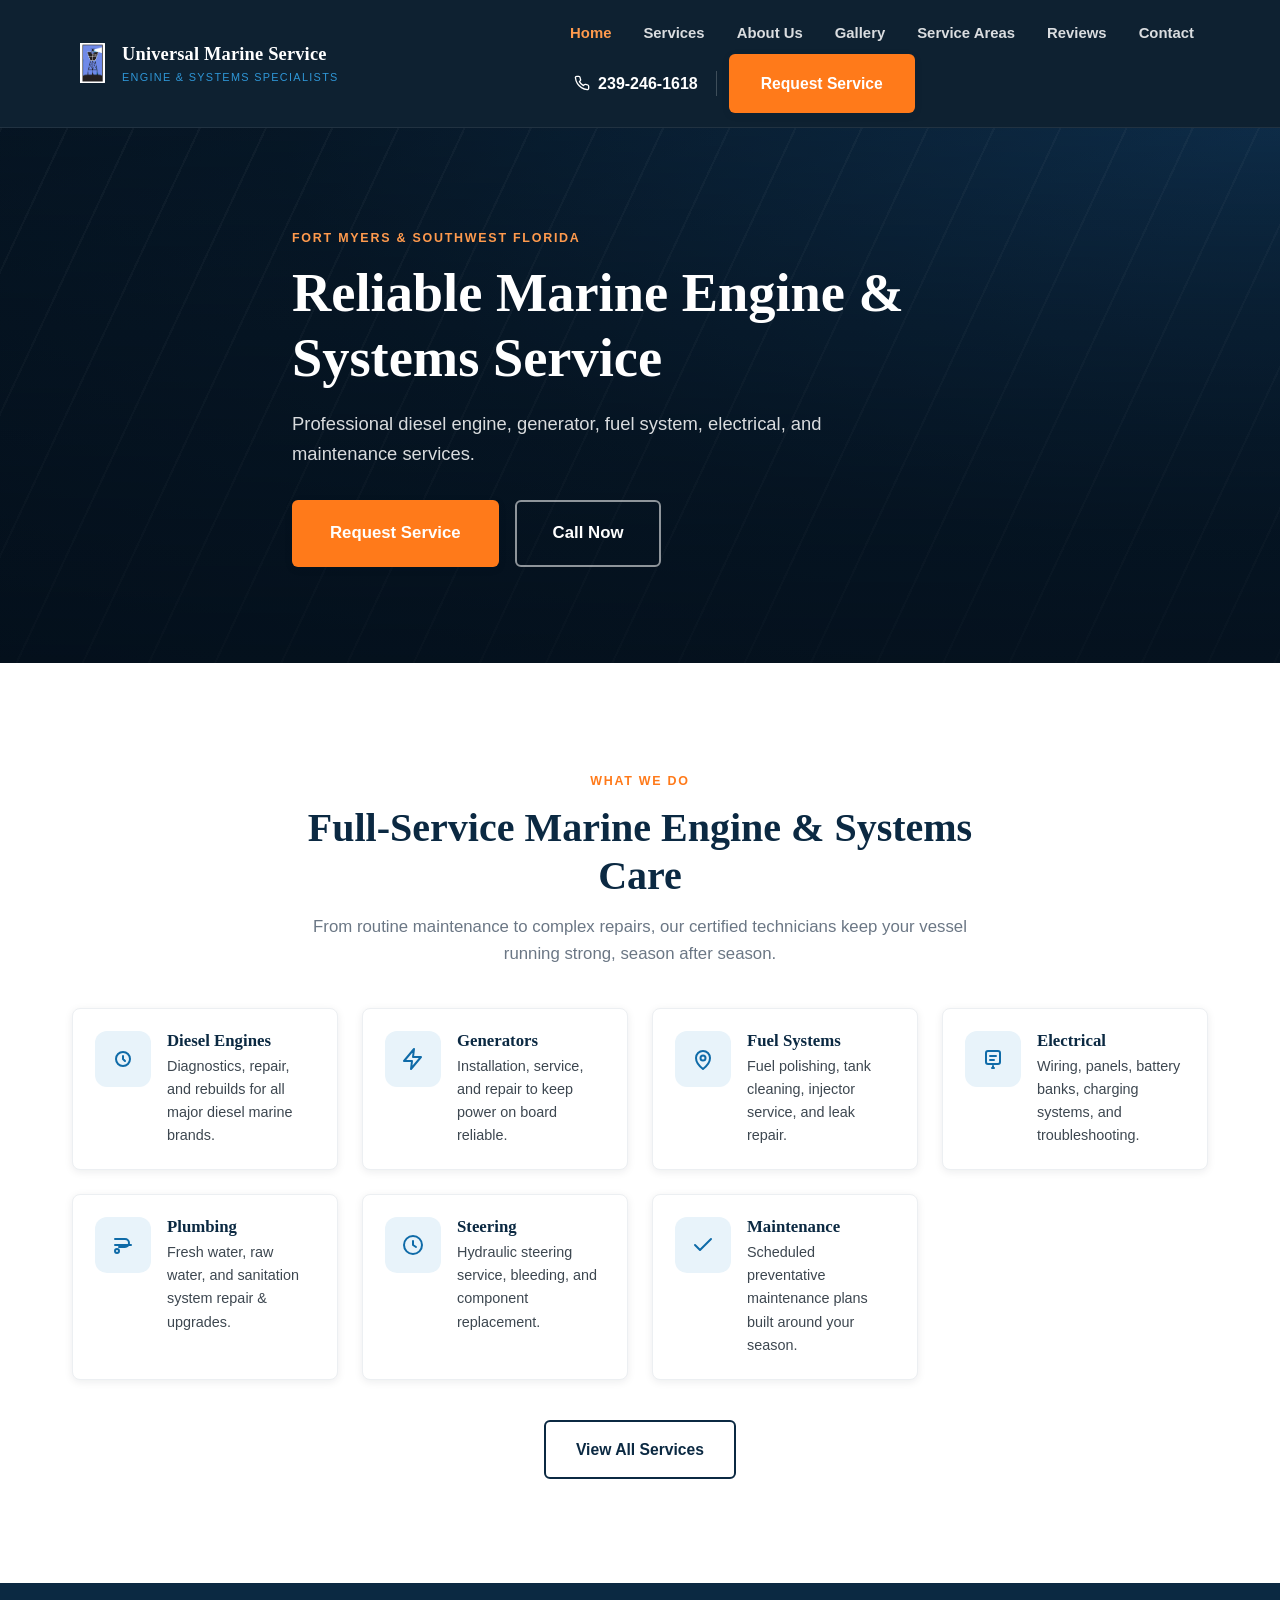
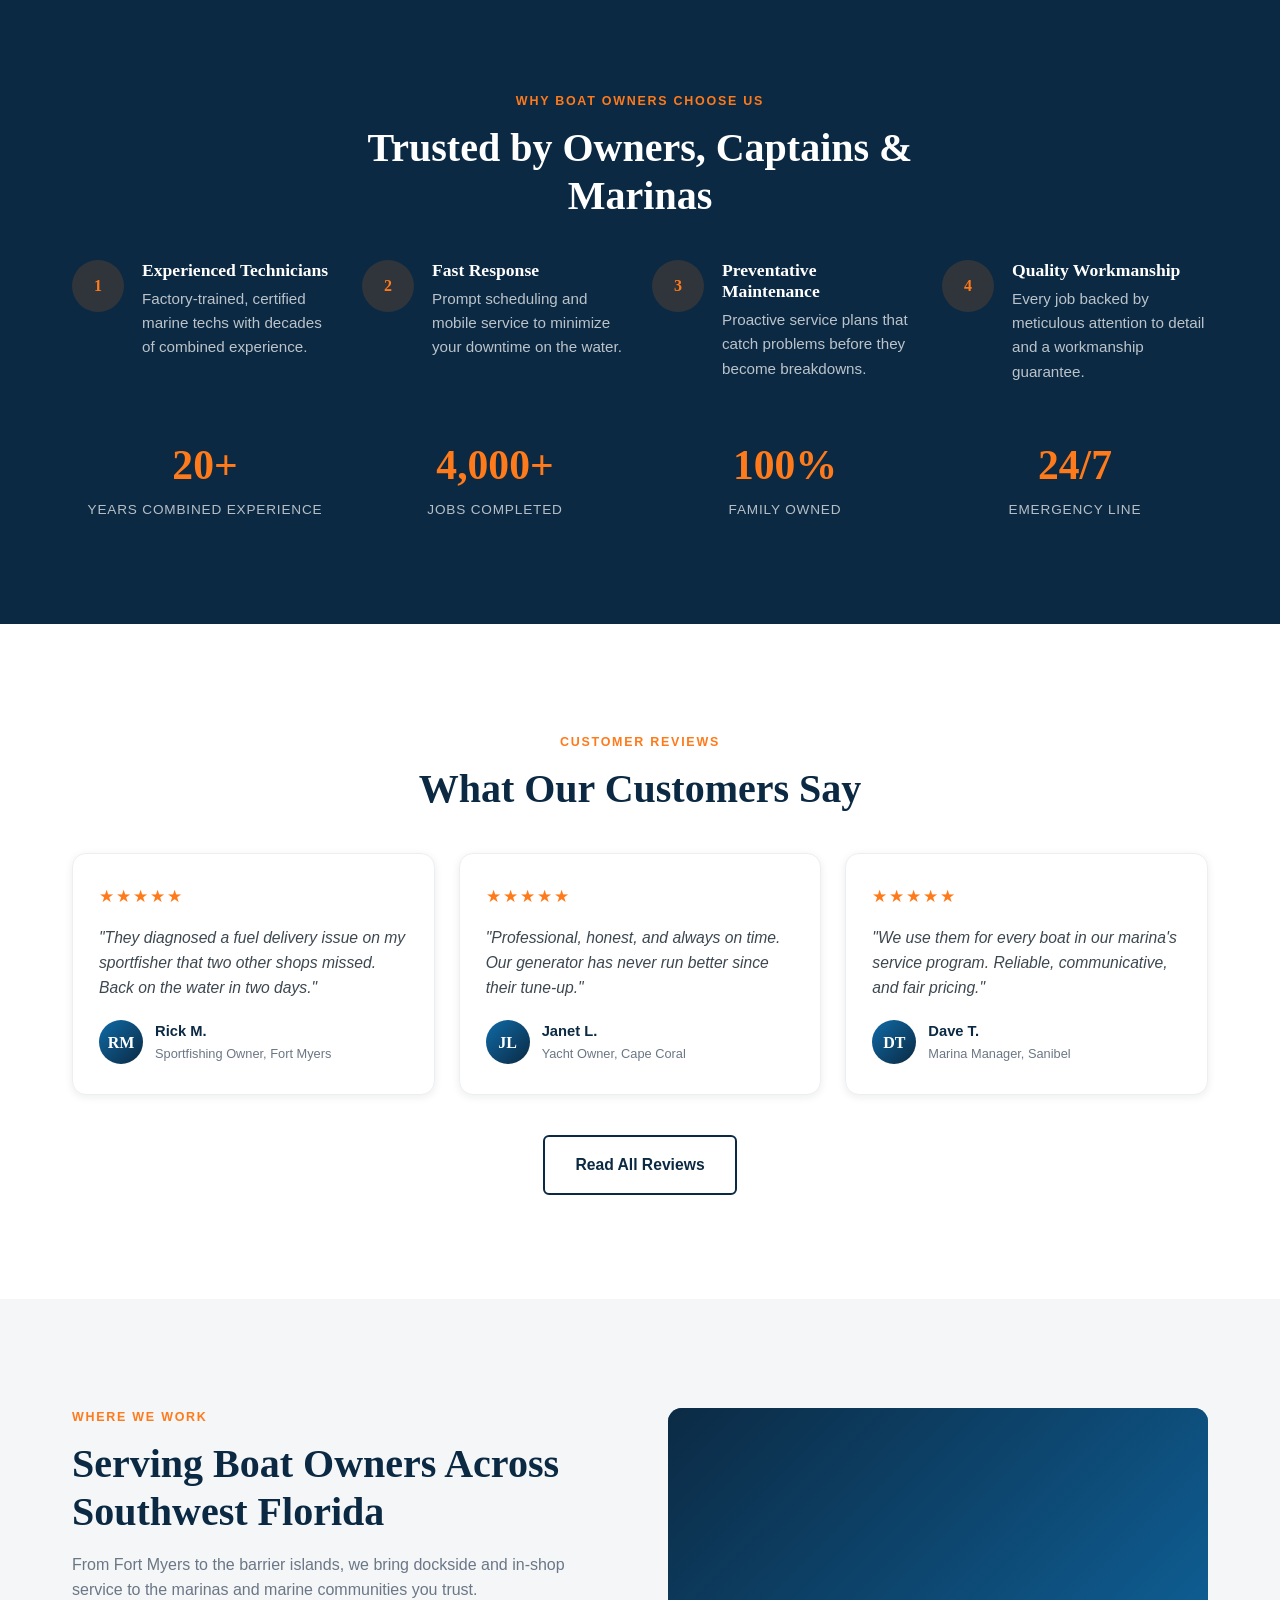
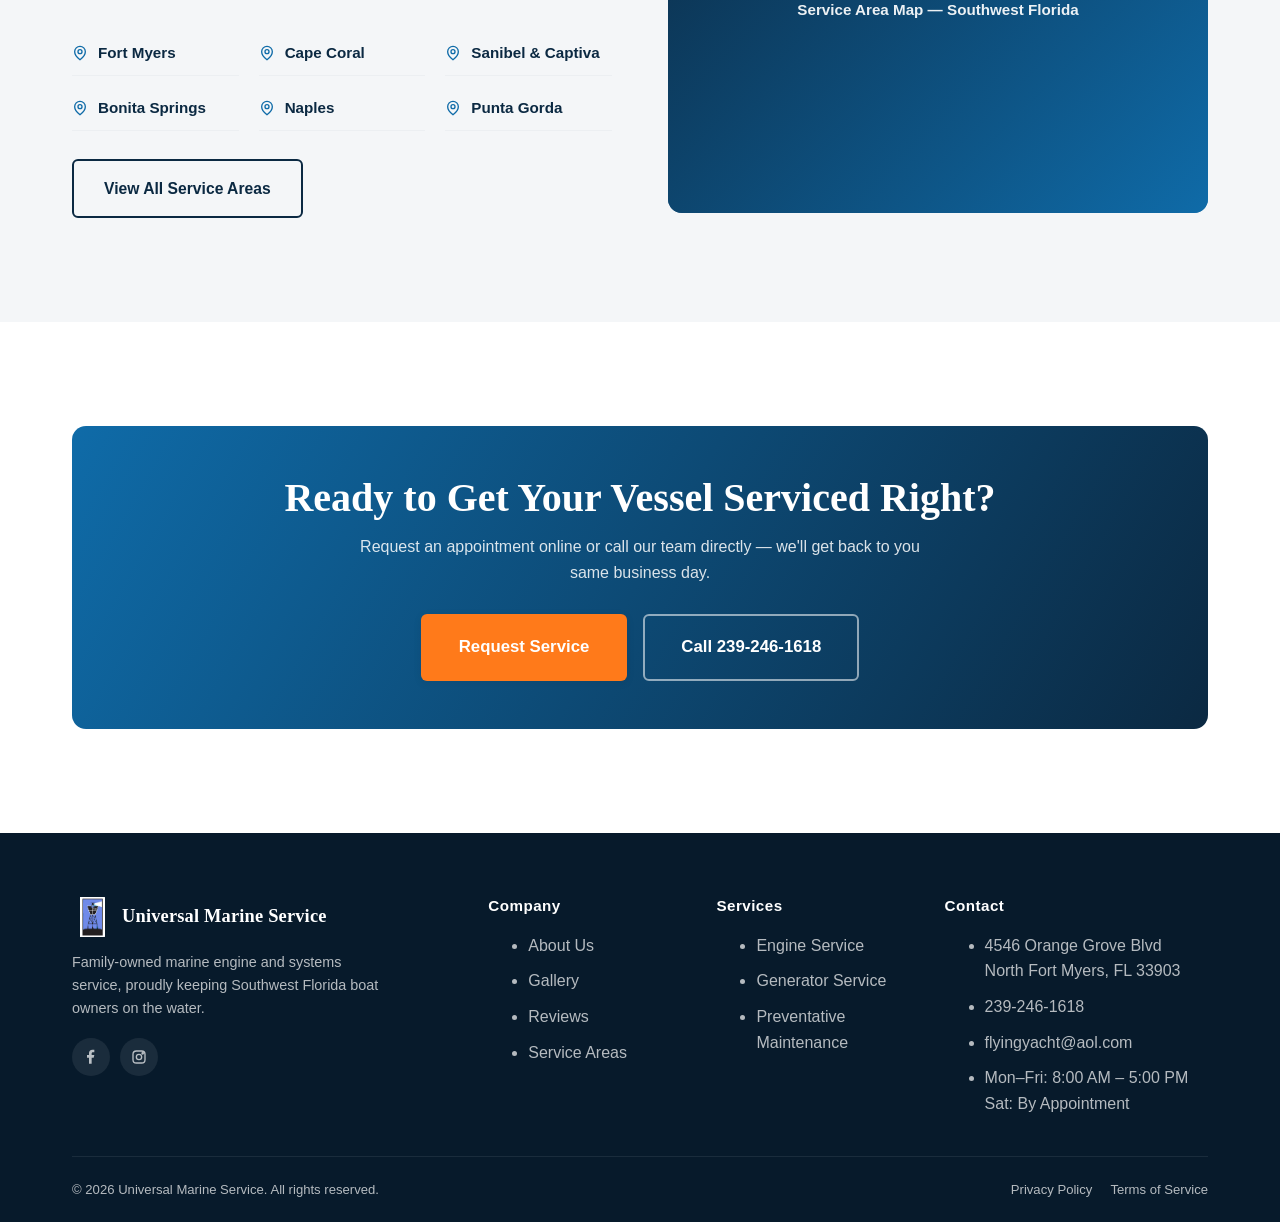
==== index.html @ eeaa9503 "Initial commit: Universal Marine Service website Full 7-page marine engine and systems service websi" ====
<!doctype html>
<html lang="en">
<head>
<meta charset="UTF-8">
<meta name="viewport" content="width=device-width, initial-scale=1.0">
<title>Marine Engine & Systems Service in Fort Myers, FL | Universal Marine Service</title>
<meta name="description" content="Universal Marine Service provides expert diesel engine repair, generator service, electrical, fuel systems, and preventative maintenance for boats and yachts in Fort Myers, FL and Southwest Florida.">
<meta name="keywords" content="Marine Service Fort Myers, Marine Engine Repair, Diesel Engine Service, Boat Repair, Generator Repair, Marine Maintenance">
<link rel="canonical" href="https://www.universalmarineservice.com/index.html">

<meta property="og:type" content="business.business">
<meta property="og:title" content="Universal Marine Service | Marine Engine & Systems Specialists">
<meta property="og:description" content="Professional diesel engine, generator, fuel system, electrical, and maintenance services for boat owners, sportfishers, yachts, and marinas in Fort Myers, FL.">
<meta property="og:url" content="https://www.universalmarineservice.com/index.html">
<meta property="og:image" content="https://www.universalmarineservice.com/images/hero/hero-home.jpg">
<meta name="twitter:card" content="summary_large_image">
<link rel="icon" href="data:image/svg+xml,%3Csvg xmlns='http://www.w3.org/2000/svg' viewBox='0 0 24 24'%3E%3Crect width='24' height='24' rx='5' fill='%230b2942'/%3E%3Cpath d='M12 4l2 6h5l-4 4 1.5 6L12 17l-4.5 3L9 14 5 10h5z' fill='%23ff7a1a'/%3E%3C/svg%3E">
<link rel="stylesheet" href="css/style.css">

<script type="application/ld+json">
{
  "@context": "https://schema.org",
  "@type": "AutomotiveBusiness",
  "name": "Universal Marine Service",
  "image": "https://www.universalmarineservice.com/images/hero/hero-home.jpg",
  "url": "https://www.universalmarineservice.com/",
  "telephone": "+1-239-246-1618",
  "email": "flyingyacht@aol.com",
  "priceRange": "$$",
  "address": {
    "@type": "PostalAddress",
    "streetAddress": "4546 Orange Grove Blvd",
    "addressLocality": "North Fort Myers",
    "addressRegion": "FL",
    "postalCode": "33903",
    "addressCountry": "US"
  },
  "geo": { "@type": "GeoCoordinates", "latitude": 26.7159, "longitude": -81.8623 },
  "areaServed": ["Fort Myers", "Cape Coral", "Sanibel", "Captiva", "Bonita Springs", "Naples", "Punta Gorda", "Pine Island"],
  "openingHoursSpecification": [
    { "@type": "OpeningHoursSpecification", "dayOfWeek": ["Monday","Tuesday","Wednesday","Thursday","Friday"], "opens": "08:00", "closes": "17:00" },
    { "@type": "OpeningHoursSpecification", "dayOfWeek": ["Saturday"], "opens": "09:00", "closes": "13:00" }
  ],
  "sameAs": []
}
</script>
</head>
<body>
<a class="skip-link" href="#main">Skip to content</a>

<header class="site-header">
  <div class="container nav-wrap">
    <a href="index.html" class="brand">
      <span class="brand-mark" aria-hidden="true">
        <img src="images/logo/logo.jpg" alt="">
      </span>
      <span class="brand-text">Universal Marine Service<small>Engine &amp; Systems Specialists</small></span>
    </a>
    <button class="nav-toggle" aria-label="Toggle menu" aria-expanded="false" aria-controls="main-nav">
      <span></span><span></span><span></span>
    </button>
    <nav class="main-nav" id="main-nav" aria-label="Primary">
      <ul class="nav-list">
        <li><a href="index.html">Home</a></li>
        <li><a href="services.html">Services</a></li>
        <li><a href="about.html">About Us</a></li>
        <li><a href="gallery.html">Gallery</a></li>
        <li><a href="service-areas.html">Service Areas</a></li>
        <li><a href="reviews.html">Reviews</a></li>
        <li><a href="contact.html">Contact</a></li>
      </ul>
      <div class="nav-actions">
        <a href="tel:+12392461618" class="nav-phone">
          <svg width="16" height="16" viewBox="0 0 24 24" fill="none" stroke="currentColor" stroke-width="2" stroke-linecap="round" stroke-linejoin="round"><path d="M22 16.92v3a2 2 0 0 1-2.18 2 19.79 19.79 0 0 1-8.63-3.07 19.5 19.5 0 0 1-6-6 19.79 19.79 0 0 1-3.07-8.67A2 2 0 0 1 4.11 2h3a2 2 0 0 1 2 1.72c.127.96.362 1.903.7 2.81a2 2 0 0 1-.45 2.11L8.09 9.91a16 16 0 0 0 6 6l1.27-1.27a2 2 0 0 1 2.11-.45c.907.338 1.85.573 2.81.7A2 2 0 0 1 22 16.92z"/></svg>
          239-246-1618
        </a>
        <a href="contact.html" class="btn btn-primary">Request Service</a>
      </div>
    </nav>
  </div>
</header>

<main id="main">

  <!-- HERO -->
  <section class="hero">
    <div class="container hero-inner">
      <span class="eyebrow">Fort Myers &amp; Southwest Florida</span>
      <h1>Reliable Marine Engine &amp; Systems Service</h1>
      <p class="lead">Professional diesel engine, generator, fuel system, electrical, and maintenance services.</p>
      <div class="cta-row">
        <a href="contact.html" class="btn btn-primary btn-lg">Request Service</a>
        <a href="tel:+12392461618" class="btn btn-secondary btn-lg">Call Now</a>
      </div>
    </div>
  </section>

  <!-- SERVICES PREVIEW -->
  <section id="services-preview">
    <div class="container">
      <div class="section-head center">
        <span class="eyebrow">What We Do</span>
        <h2>Full-Service Marine Engine &amp; Systems Care</h2>
        <p>From routine maintenance to complex repairs, our certified technicians keep your vessel running strong, season after season.</p>
      </div>
      <div class="grid grid-4">
        <div class="service-tile reveal">
          <span class="card-icon"><svg width="24" height="24" viewBox="0 0 24 24" fill="none" stroke="currentColor" stroke-width="2" stroke-linecap="round" stroke-linejoin="round"><circle cx="12" cy="12" r="7"/><path d="M12 9v3l2 2"/></svg></span>
          <div><h3>Diesel Engines</h3><p>Diagnostics, repair, and rebuilds for all major diesel marine brands.</p></div>
        </div>
        <div class="service-tile reveal">
          <span class="card-icon"><svg width="24" height="24" viewBox="0 0 24 24" fill="none" stroke="currentColor" stroke-width="2" stroke-linecap="round" stroke-linejoin="round"><path d="M13 2 3 14h8l-1 8 10-12h-8z"/></svg></span>
          <div><h3>Generators</h3><p>Installation, service, and repair to keep power on board reliable.</p></div>
        </div>
        <div class="service-tile reveal">
          <span class="card-icon"><svg width="24" height="24" viewBox="0 0 24 24" fill="none" stroke="currentColor" stroke-width="2" stroke-linecap="round" stroke-linejoin="round"><path d="M12 22s7-5.5 7-11a7 7 0 0 0-14 0c0 5.5 7 11 7 11z"/><circle cx="12" cy="11" r="2.5"/></svg></span>
          <div><h3>Fuel Systems</h3><p>Fuel polishing, tank cleaning, injector service, and leak repair.</p></div>
        </div>
        <div class="service-tile reveal">
          <span class="card-icon"><svg width="24" height="24" viewBox="0 0 24 24" fill="none" stroke="currentColor" stroke-width="2" stroke-linecap="round" stroke-linejoin="round"><path d="M11 21h2"/><path d="M12 19v2"/><path d="M17 4H7a2 2 0 0 0-2 2v9a2 2 0 0 0 2 2h10a2 2 0 0 0 2-2V6a2 2 0 0 0-2-2z"/><path d="M9 9h6M9 13h4"/></svg></span>
          <div><h3>Electrical</h3><p>Wiring, panels, battery banks, charging systems, and troubleshooting.</p></div>
        </div>
        <div class="service-tile reveal">
          <span class="card-icon"><svg width="24" height="24" viewBox="0 0 24 24" fill="none" stroke="currentColor" stroke-width="2" stroke-linecap="round" stroke-linejoin="round"><path d="M4 12h16"/><path d="M4 6h10a4 4 0 0 1 0 8H8"/><circle cx="6" cy="18" r="2"/></svg></span>
          <div><h3>Plumbing</h3><p>Fresh water, raw water, and sanitation system repair &amp; upgrades.</p></div>
        </div>
        <div class="service-tile reveal">
          <span class="card-icon"><svg width="24" height="24" viewBox="0 0 24 24" fill="none" stroke="currentColor" stroke-width="2" stroke-linecap="round" stroke-linejoin="round"><circle cx="12" cy="12" r="9"/><path d="M12 8v4l3 2"/></svg></span>
          <div><h3>Steering</h3><p>Hydraulic steering service, bleeding, and component replacement.</p></div>
        </div>
        <div class="service-tile reveal">
          <span class="card-icon"><svg width="24" height="24" viewBox="0 0 24 24" fill="none" stroke="currentColor" stroke-width="2" stroke-linecap="round" stroke-linejoin="round"><path d="M20 6 9 17l-5-5"/></svg></span>
          <div><h3>Maintenance</h3><p>Scheduled preventative maintenance plans built around your season.</p></div>
        </div>
      </div>
      <div class="text-center" style="margin-top:40px;">
        <a href="services.html" class="btn btn-outline-navy">View All Services</a>
      </div>
    </div>
  </section>

  <!-- WHY CHOOSE -->
  <section class="bg-navy">
    <div class="container">
      <div class="section-head center">
        <span class="eyebrow">Why Boat Owners Choose Us</span>
        <h2>Trusted by Owners, Captains &amp; Marinas</h2>
      </div>
      <div class="grid grid-4">
        <div class="feature reveal">
          <span class="num">1</span>
          <div><h3>Experienced Technicians</h3><p>Factory-trained, certified marine techs with decades of combined experience.</p></div>
        </div>
        <div class="feature reveal">
          <span class="num">2</span>
          <div><h3>Fast Response</h3><p>Prompt scheduling and mobile service to minimize your downtime on the water.</p></div>
        </div>
        <div class="feature reveal">
          <span class="num">3</span>
          <div><h3>Preventative Maintenance</h3><p>Proactive service plans that catch problems before they become breakdowns.</p></div>
        </div>
        <div class="feature reveal">
          <span class="num">4</span>
          <div><h3>Quality Workmanship</h3><p>Every job backed by meticulous attention to detail and a workmanship guarantee.</p></div>
        </div>
      </div>
      <div class="stats-row">
        <div class="stat"><div class="stat-num">20+</div><div class="stat-label">Years Combined Experience</div></div>
        <div class="stat"><div class="stat-num">4,000+</div><div class="stat-label">Jobs Completed</div></div>
        <div class="stat"><div class="stat-num">100%</div><div class="stat-label">Family Owned</div></div>
        <div class="stat"><div class="stat-num">24/7</div><div class="stat-label">Emergency Line</div></div>
      </div>
    </div>
  </section>

  <!-- TESTIMONIALS -->
  <section>
    <div class="container">
      <div class="section-head center">
        <span class="eyebrow">Customer Reviews</span>
        <h2>What Our Customers Say</h2>
      </div>
      <div class="grid grid-3">
        <div class="testimonial reveal">
          <div class="stars">★★★★★</div>
          <p class="quote">"They diagnosed a fuel delivery issue on my sportfisher that two other shops missed. Back on the water in two days."</p>
          <div class="who"><span class="avatar">RM</span><div><div class="name">Rick M.</div><div class="meta">Sportfishing Owner, Fort Myers</div></div></div>
        </div>
        <div class="testimonial reveal">
          <div class="stars">★★★★★</div>
          <p class="quote">"Professional, honest, and always on time. Our generator has never run better since their tune-up."</p>
          <div class="who"><span class="avatar">JL</span><div><div class="name">Janet L.</div><div class="meta">Yacht Owner, Cape Coral</div></div></div>
        </div>
        <div class="testimonial reveal">
          <div class="stars">★★★★★</div>
          <p class="quote">"We use them for every boat in our marina's service program. Reliable, communicative, and fair pricing."</p>
          <div class="who"><span class="avatar">DT</span><div><div class="name">Dave T.</div><div class="meta">Marina Manager, Sanibel</div></div></div>
        </div>
      </div>
      <div class="text-center" style="margin-top:40px;">
        <a href="reviews.html" class="btn btn-outline-navy">Read All Reviews</a>
      </div>
    </div>
  </section>

  <!-- SERVICE AREA -->
  <section class="bg-light">
    <div class="container grid grid-2" style="align-items:center; gap:56px;">
      <div class="reveal">
        <span class="eyebrow">Where We Work</span>
        <h2>Serving Boat Owners Across Southwest Florida</h2>
        <p style="color:var(--gray-500); margin-top:16px;">From Fort Myers to the barrier islands, we bring dockside and in-shop service to the marinas and marine communities you trust.</p>
        <ul class="area-list" style="margin-top:28px;">
          <li><svg width="16" height="16" viewBox="0 0 24 24" fill="none" stroke="currentColor" stroke-width="2"><path d="M20 10c0 6-8 12-8 12s-8-6-8-12a8 8 0 0 1 16 0z"/><circle cx="12" cy="10" r="3"/></svg>Fort Myers</li>
          <li><svg width="16" height="16" viewBox="0 0 24 24" fill="none" stroke="currentColor" stroke-width="2"><path d="M20 10c0 6-8 12-8 12s-8-6-8-12a8 8 0 0 1 16 0z"/><circle cx="12" cy="10" r="3"/></svg>Cape Coral</li>
          <li><svg width="16" height="16" viewBox="0 0 24 24" fill="none" stroke="currentColor" stroke-width="2"><path d="M20 10c0 6-8 12-8 12s-8-6-8-12a8 8 0 0 1 16 0z"/><circle cx="12" cy="10" r="3"/></svg>Sanibel &amp; Captiva</li>
          <li><svg width="16" height="16" viewBox="0 0 24 24" fill="none" stroke="currentColor" stroke-width="2"><path d="M20 10c0 6-8 12-8 12s-8-6-8-12a8 8 0 0 1 16 0z"/><circle cx="12" cy="10" r="3"/></svg>Bonita Springs</li>
          <li><svg width="16" height="16" viewBox="0 0 24 24" fill="none" stroke="currentColor" stroke-width="2"><path d="M20 10c0 6-8 12-8 12s-8-6-8-12a8 8 0 0 1 16 0z"/><circle cx="12" cy="10" r="3"/></svg>Naples</li>
          <li><svg width="16" height="16" viewBox="0 0 24 24" fill="none" stroke="currentColor" stroke-width="2"><path d="M20 10c0 6-8 12-8 12s-8-6-8-12a8 8 0 0 1 16 0z"/><circle cx="12" cy="10" r="3"/></svg>Punta Gorda</li>
        </ul>
        <a href="service-areas.html" class="btn btn-outline-navy" style="margin-top:28px;">View All Service Areas</a>
      </div>
      <div class="media reveal" data-label="Service Area Map — Southwest Florida">
        <img src="images/hero/service-area-map.jpg" alt="Map of Universal Marine Service coverage across Southwest Florida" loading="lazy">
      </div>
    </div>
  </section>

  <!-- CONTACT CTA -->
  <section>
    <div class="container">
      <div class="cta-banner reveal">
        <h2>Ready to Get Your Vessel Serviced Right?</h2>
        <p>Request an appointment online or call our team directly — we'll get back to you same business day.</p>
        <div class="cta-row">
          <a href="contact.html" class="btn btn-primary btn-lg">Request Service</a>
          <a href="tel:+12392461618" class="btn btn-secondary btn-lg">Call 239-246-1618</a>
        </div>
      </div>
    </div>
  </section>

</main>

<footer class="site-footer">
  <div class="container">
    <div class="footer-grid">
      <div class="footer-brand">
        <a href="index.html" class="brand">
          <span class="brand-mark" aria-hidden="true">
            <img src="images/logo/logo.jpg" alt="">
          </span>
          <span class="brand-text">Universal Marine Service</span>
        </a>
        <p>Family-owned marine engine and systems service, proudly keeping Southwest Florida boat owners on the water.</p>
        <div class="social-row">
          <a href="#" aria-label="Facebook"><svg width="16" height="16" viewBox="0 0 24 24" fill="currentColor"><path d="M13 22v-9h3l1-4h-4V7c0-1 .5-2 2-2h2V1h-3c-3 0-5 2-5 5v3H6v4h3v9z"/></svg></a>
          <a href="#" aria-label="Instagram"><svg width="16" height="16" viewBox="0 0 24 24" fill="none" stroke="currentColor" stroke-width="2"><rect x="3" y="3" width="18" height="18" rx="5"/><circle cx="12" cy="12" r="4"/><circle cx="17.5" cy="6.5" r="1"/></svg></a>
        </div>
      </div>
      <div>
        <h4>Company</h4>
        <ul>
          <li><a href="about.html">About Us</a></li>
          <li><a href="gallery.html">Gallery</a></li>
          <li><a href="reviews.html">Reviews</a></li>
          <li><a href="service-areas.html">Service Areas</a></li>
        </ul>
      </div>
      <div>
        <h4>Services</h4>
        <ul>
          <li><a href="services.html#engine">Engine Service</a></li>
          <li><a href="services.html#generator">Generator Service</a></li>
            <li><a href="services.html#maintenance">Preventative Maintenance</a></li>
        </ul>
      </div>
      <div>
        <h4>Contact</h4>
        <ul>
          <li>4546 Orange Grove Blvd<br>North Fort Myers, FL 33903</li>
          <li><a href="tel:+12392461618">239-246-1618</a></li>
          <li><a href="mailto:flyingyacht@aol.com">flyingyacht@aol.com</a></li>
          <li>Mon&ndash;Fri: 8:00 AM &ndash; 5:00 PM<br>Sat: By Appointment</li>
        </ul>
      </div>
    </div>
    <div class="footer-bottom">
      <p>&copy; <span id="year"></span> Universal Marine Service. All rights reserved.</p>
      <div class="legal-links">
        <a href="#">Privacy Policy</a>
        <a href="#">Terms of Service</a>
      </div>
    </div>
  </div>
</footer>

<div class="mobile-call-bar">
  <a href="tel:+12392461618" class="call">Call Now</a>
  <a href="contact.html" class="request">Request Service</a>
</div>

<script src="js/main.js"></script>
</body>
</html>
---- css/style.css ----
/* ==========================================================================
   Universal Marine Service — Global Stylesheet
   ========================================================================== */

:root {
  /* Color palette */
  --navy-deep: #071a2b;
  --navy: #0b2942;
  --navy-light: #123a5e;
  --ocean: #0f6ba8;
  --ocean-light: #2f96d6;
  --ocean-pale: #e8f3fa;
  --white: #ffffff;
  --gray-light: #f4f6f8;
  --gray-100: #eceff2;
  --gray-300: #cbd3da;
  --gray-500: #6b7785;
  --gray-700: #3d4750;
  --orange: #ff7a1a;
  --orange-dark: #dd6300;
  --orange-light: #ff9a4d;

  /* Typography */
  --font-body: -apple-system, BlinkMacSystemFont, "Segoe UI", Roboto, "Helvetica Neue", Arial, sans-serif;
  --font-head: Georgia, "Times New Roman", serif;

  /* Layout */
  --max-width: 1200px;
  --radius: 8px;
  --radius-lg: 14px;
  --shadow-sm: 0 2px 8px rgba(7, 26, 43, 0.08);
  --shadow-md: 0 8px 24px rgba(7, 26, 43, 0.12);
  --shadow-lg: 0 20px 50px rgba(7, 26, 43, 0.22);
  --transition: 0.25s ease;
}

/* ---------- Reset ---------- */
*, *::before, *::after { box-sizing: border-box; }
html { scroll-behavior: smooth; }
body, h1, h2, h3, h4, p, figure, blockquote, dl, dd, ul, ol { margin: 0; }
ul[class], ol[class] { padding: 0; list-style: none; }
img, picture { max-width: 100%; display: block; }
input, button, textarea, select { font: inherit; }
button { cursor: pointer; }
a { text-decoration: none; color: inherit; }

body {
  font-family: var(--font-body);
  color: var(--gray-700);
  background: var(--white);
  line-height: 1.6;
  -webkit-font-smoothing: antialiased;
  overflow-x: hidden;
}

.container {
  width: 100%;
  max-width: var(--max-width);
  margin-inline: auto;
  padding-inline: 20px;
}

@media (min-width: 768px) {
  .container { padding-inline: 32px; }
}

h1, h2, h3, h4 {
  font-family: var(--font-head);
  color: var(--navy);
  font-weight: 700;
  line-height: 1.2;
}

h1 { font-size: clamp(2rem, 5vw, 3.4rem); }
h2 { font-size: clamp(1.6rem, 3.5vw, 2.5rem); }
h3 { font-size: clamp(1.2rem, 2.5vw, 1.6rem); }

.eyebrow {
  display: inline-block;
  font-size: 0.78rem;
  font-weight: 700;
  letter-spacing: 0.14em;
  text-transform: uppercase;
  color: var(--orange);
  margin-bottom: 12px;
}

.section-head {
  max-width: 680px;
  margin-bottom: 40px;
}
.section-head.center { margin-inline: auto; text-align: center; }
.section-head p { color: var(--gray-500); font-size: 1.05rem; margin-top: 14px; }

section { padding: 72px 0; }
@media (min-width: 992px) { section { padding: 104px 0; } }

.bg-light { background: var(--gray-light); }
.bg-navy { background: var(--navy); color: rgba(255,255,255,0.88); }
.bg-navy h2, .bg-navy h3 { color: var(--white); }
.bg-ocean-pale { background: var(--ocean-pale); }

/* ---------- Buttons ---------- */
.btn {
  display: inline-flex;
  align-items: center;
  justify-content: center;
  gap: 8px;
  padding: 15px 30px;
  border-radius: 6px;
  font-weight: 700;
  font-size: 0.98rem;
  border: 2px solid transparent;
  transition: transform var(--transition), box-shadow var(--transition), background var(--transition), color var(--transition), border-color var(--transition);
  white-space: nowrap;
}
.btn:active { transform: translateY(1px); }

.btn-primary {
  background: var(--orange);
  color: var(--white);
  box-shadow: var(--shadow-sm);
}
.btn-primary:hover { background: var(--orange-dark); box-shadow: var(--shadow-md); transform: translateY(-2px); }

.btn-secondary {
  background: transparent;
  color: var(--white);
  border-color: rgba(255,255,255,0.55);
}
.btn-secondary:hover { background: rgba(255,255,255,0.12); border-color: var(--white); }

.btn-outline-navy {
  background: transparent;
  color: var(--navy);
  border-color: var(--navy);
}
.btn-outline-navy:hover { background: var(--navy); color: var(--white); }

.btn-block { width: 100%; }
.btn-lg { padding: 18px 36px; font-size: 1.05rem; }

.cta-row { display: flex; flex-wrap: wrap; gap: 16px; }

/* ---------- Header / Nav ---------- */
.site-header {
  position: sticky;
  top: 0;
  z-index: 500;
  background: rgba(7, 26, 43, 0.97);
  backdrop-filter: saturate(160%) blur(6px);
  border-bottom: 1px solid rgba(255,255,255,0.08);
}

.nav-wrap {
  display: flex;
  align-items: center;
  justify-content: space-between;
  padding-block: 14px;
}

.brand {
  display: flex;
  align-items: center;
  gap: 10px;
  color: var(--white);
  font-family: var(--font-head);
  font-weight: 700;
  font-size: 1.15rem;
  letter-spacing: 0.01em;
}
.brand-mark {
  display: inline-flex;
  align-items: center;
  justify-content: center;
  width: 40px;
  height: 40px;
  border-radius: 8px;
  overflow: hidden;
  flex-shrink: 0;
}
.brand-mark img {
  height: 100%;
  width: 100%;
  object-fit: contain;
}
.brand-text small {
  display: block;
  font-family: var(--font-body);
  font-weight: 400;
  font-size: 0.68rem;
  letter-spacing: 0.12em;
  text-transform: uppercase;
  color: var(--ocean-light);
}

.nav-toggle {
  display: inline-flex;
  flex-direction: column;
  justify-content: center;
  gap: 5px;
  width: 42px;
  height: 42px;
  background: transparent;
  border: 1px solid rgba(255,255,255,0.25);
  border-radius: 6px;
  padding: 0;
}
.nav-toggle span {
  display: block;
  height: 2px;
  width: 20px;
  margin-inline: auto;
  background: var(--white);
  transition: transform var(--transition), opacity var(--transition);
}
.nav-toggle[aria-expanded="true"] span:nth-child(1) { transform: translateY(7px) rotate(45deg); }
.nav-toggle[aria-expanded="true"] span:nth-child(2) { opacity: 0; }
.nav-toggle[aria-expanded="true"] span:nth-child(3) { transform: translateY(-7px) rotate(-45deg); }

.main-nav {
  position: fixed;
  inset: 0 0 0 30%;
  top: 71px;
  background: var(--navy-deep);
  padding: 20px 24px 40px;
  transform: translateX(100%);
  transition: transform 0.3s ease;
  overflow-y: auto;
  border-left: 1px solid rgba(255,255,255,0.08);
}
.main-nav.open { transform: translateX(0); }

.nav-list {
  display: flex;
  flex-direction: column;
  gap: 2px;
}
.nav-list a {
  display: block;
  padding: 14px 6px;
  color: rgba(255,255,255,0.85);
  font-weight: 600;
  border-bottom: 1px solid rgba(255,255,255,0.06);
  transition: color var(--transition), padding-left var(--transition);
}
.nav-list a:hover, .nav-list a:focus-visible, .nav-list a.active { color: var(--orange-light); padding-left: 12px; }

.nav-actions {
  display: flex;
  flex-direction: column;
  gap: 12px;
  margin-top: 22px;
}
.nav-phone {
  display: flex;
  align-items: center;
  gap: 8px;
  color: var(--white);
  font-weight: 700;
}

@media (min-width: 992px) {
  .nav-toggle { display: none; }
  .main-nav {
    position: static;
    inset: auto;
    transform: none;
    background: transparent;
    padding: 0;
    border-left: none;
    overflow: visible;
  }
  .nav-list { flex-direction: row; align-items: center; gap: 4px; }
  .nav-list a { border-bottom: none; padding: 8px 14px; font-size: 0.93rem; }
  .nav-list a:hover, .nav-list a.active { padding-left: 14px; }
  .nav-actions { flex-direction: row; margin-top: 0; margin-left: 18px; align-items: center; }
  .nav-phone { border-right: 1px solid rgba(255,255,255,0.2); padding-right: 18px; }
}

/* ---------- Hero ---------- */
.hero {
  position: relative;
  color: var(--white);
  background: radial-gradient(ellipse at top right, var(--navy-light) 0%, var(--navy-deep) 55%, #04101c 100%);
  overflow: hidden;
  padding-top: 96px;
  padding-bottom: 96px;
}
.hero::before {
  content: "";
  position: absolute;
  inset: 0;
  background-image:
    linear-gradient(180deg, rgba(4,16,28,0.35), rgba(4,16,28,0.75)),
    repeating-linear-gradient(115deg, rgba(255,255,255,0.05) 0 2px, transparent 2px 60px);
  pointer-events: none;
}
.hero-inner {
  position: relative;
  z-index: 2;
  max-width: 760px;
}
.hero.hero-page { padding-top: 64px; padding-bottom: 64px; }
.hero .eyebrow { color: var(--orange-light); }
.hero h1 { color: var(--white); }
.hero p.lead {
  font-size: 1.15rem;
  color: rgba(255,255,255,0.85);
  margin-top: 18px;
  max-width: 620px;
}
.hero .cta-row { margin-top: 32px; }

.breadcrumb {
  display: flex;
  gap: 8px;
  font-size: 0.85rem;
  color: rgba(255,255,255,0.6);
  margin-bottom: 18px;
}
.breadcrumb a { color: rgba(255,255,255,0.85); }
.breadcrumb a:hover { color: var(--orange-light); }

/* Wave divider */
.wave-divider { display: block; width: 100%; line-height: 0; }
.wave-divider svg { width: 100%; height: 60px; display: block; }

/* ---------- Cards ---------- */
.grid {
  display: grid;
  gap: 24px;
}
.grid-2 { grid-template-columns: 1fr; }
.grid-3 { grid-template-columns: 1fr; }
.grid-4 { grid-template-columns: 1fr; }
@media (min-width: 640px) {
  .grid-2 { grid-template-columns: repeat(2, 1fr); }
  .grid-4 { grid-template-columns: repeat(2, 1fr); }
}
@media (min-width: 900px) {
  .grid-3 { grid-template-columns: repeat(3, 1fr); }
  .grid-4 { grid-template-columns: repeat(4, 1fr); }
}

.card {
  background: var(--white);
  border-radius: var(--radius-lg);
  padding: 32px 26px;
  box-shadow: var(--shadow-sm);
  border: 1px solid var(--gray-100);
  transition: transform var(--transition), box-shadow var(--transition);
  height: 100%;
}
.card:hover { transform: translateY(-6px); box-shadow: var(--shadow-md); }

.card-icon {
  width: 56px;
  height: 56px;
  border-radius: 12px;
  display: inline-flex;
  align-items: center;
  justify-content: center;
  background: var(--ocean-pale);
  color: var(--ocean);
  margin-bottom: 18px;
}

.card h3 { margin-bottom: 10px; }
.card p { color: var(--gray-500); font-size: 0.97rem; }
.card a.card-link {
  display: inline-flex;
  align-items: center;
  gap: 6px;
  margin-top: 16px;
  font-weight: 700;
  color: var(--ocean);
  font-size: 0.9rem;
}
.card a.card-link:hover { color: var(--orange); }

/* Service preview icon-only tiles */
.service-tile {
  display: flex;
  align-items: flex-start;
  gap: 16px;
  background: var(--white);
  border: 1px solid var(--gray-100);
  border-radius: var(--radius);
  padding: 22px;
  box-shadow: var(--shadow-sm);
  transition: box-shadow var(--transition), transform var(--transition), border-color var(--transition);
}
.service-tile:hover { box-shadow: var(--shadow-md); transform: translateY(-4px); border-color: var(--ocean-light); }
.service-tile .card-icon { flex-shrink: 0; margin-bottom: 0; }
.service-tile h3 { font-size: 1.05rem; margin-bottom: 4px; }
.service-tile p { font-size: 0.9rem; margin: 0; }

/* ---------- Why choose / stats ---------- */
.feature {
  display: flex;
  gap: 18px;
}
.feature .num {
  flex-shrink: 0;
  width: 52px;
  height: 52px;
  border-radius: 50%;
  background: rgba(255,122,26,0.15);
  color: var(--orange);
  display: flex;
  align-items: center;
  justify-content: center;
  font-weight: 800;
  font-family: var(--font-head);
}
.feature h3 { color: var(--white); font-size: 1.1rem; margin-bottom: 6px; }
.feature p { color: rgba(255,255,255,0.72); font-size: 0.95rem; }

.stats-row {
  display: grid;
  grid-template-columns: repeat(2, 1fr);
  gap: 24px;
  margin-top: 48px;
}
@media (min-width: 768px) { .stats-row { grid-template-columns: repeat(4, 1fr); } }
.stat { text-align: center; }
.stat .stat-num {
  font-family: var(--font-head);
  font-size: clamp(1.8rem, 4vw, 2.6rem);
  color: var(--orange);
  font-weight: 800;
}
.stat .stat-label {
  font-size: 0.85rem;
  color: rgba(255,255,255,0.7);
  text-transform: uppercase;
  letter-spacing: 0.06em;
}

/* ---------- Testimonials ---------- */
.testimonial {
  background: var(--white);
  border-radius: var(--radius-lg);
  padding: 30px 26px;
  box-shadow: var(--shadow-sm);
  border: 1px solid var(--gray-100);
  height: 100%;
}
.stars { color: var(--orange); letter-spacing: 2px; margin-bottom: 14px; font-size: 1.05rem; }
.testimonial p.quote { color: var(--gray-700); font-size: 0.98rem; font-style: italic; }
.testimonial .who {
  display: flex;
  align-items: center;
  gap: 12px;
  margin-top: 20px;
}
.who .avatar {
  width: 44px;
  height: 44px;
  border-radius: 50%;
  background: linear-gradient(135deg, var(--ocean), var(--navy));
  color: var(--white);
  display: flex;
  align-items: center;
  justify-content: center;
  font-weight: 700;
  font-family: var(--font-head);
  flex-shrink: 0;
}
.who .name { font-weight: 700; color: var(--navy); font-size: 0.92rem; }
.who .meta { font-size: 0.8rem; color: var(--gray-500); }

/* ---------- Service area ---------- */
.area-list {
  display: grid;
  grid-template-columns: repeat(2, 1fr);
  gap: 10px 20px;
}
@media (min-width: 640px) { .area-list { grid-template-columns: repeat(3, 1fr); } }
.area-list li {
  display: flex;
  align-items: center;
  gap: 10px;
  padding: 10px 0;
  border-bottom: 1px solid var(--gray-100);
  font-weight: 600;
  color: var(--navy);
  font-size: 0.95rem;
}
.area-list li svg { flex-shrink: 0; color: var(--ocean); }

/* ---------- Contact CTA banner ---------- */
.cta-banner {
  background: linear-gradient(120deg, var(--ocean) 0%, var(--navy) 100%);
  color: var(--white);
  border-radius: var(--radius-lg);
  padding: 48px 32px;
  text-align: center;
}
.cta-banner h2 { color: var(--white); }
.cta-banner p { color: rgba(255,255,255,0.85); margin-top: 12px; max-width: 560px; margin-inline: auto; }
.cta-banner .cta-row { justify-content: center; margin-top: 28px; }

/* ---------- Forms ---------- */
.form-card {
  background: var(--white);
  border-radius: var(--radius-lg);
  box-shadow: var(--shadow-md);
  padding: 32px;
  border: 1px solid var(--gray-100);
}
.form-row { display: grid; gap: 20px; grid-template-columns: 1fr; margin-bottom: 20px; }
@media (min-width: 640px) { .form-row.two { grid-template-columns: 1fr 1fr; } }

.field label {
  display: block;
  font-weight: 700;
  font-size: 0.88rem;
  color: var(--navy);
  margin-bottom: 6px;
}
.field .req { color: var(--orange); }
.field input,
.field select,
.field textarea {
  width: 100%;
  padding: 13px 14px;
  border: 1.5px solid var(--gray-300);
  border-radius: 6px;
  font-size: 0.96rem;
  color: var(--gray-700);
  background: var(--white);
  transition: border-color var(--transition), box-shadow var(--transition);
}
.field input:focus,
.field select:focus,
.field textarea:focus {
  outline: none;
  border-color: var(--ocean);
  box-shadow: 0 0 0 3px rgba(15, 107, 168, 0.15);
}
.field input.invalid,
.field select.invalid,
.field textarea.invalid { border-color: #d64545; }
.field .error-msg {
  display: none;
  color: #d64545;
  font-size: 0.8rem;
  margin-top: 6px;
}
.field.has-error .error-msg { display: block; }
.field.has-error input,
.field.has-error select,
.field.has-error textarea { border-color: #d64545; }
.field textarea { resize: vertical; min-height: 130px; }

.form-note { font-size: 0.85rem; color: var(--gray-500); margin-top: 16px; }
.form-success {
  display: none;
  background: #e6f6ec;
  border: 1px solid #b7e4c7;
  color: #1e6b3c;
  padding: 16px 18px;
  border-radius: var(--radius);
  margin-bottom: 22px;
  font-weight: 600;
}
.form-success.show { display: block; }

/* ---------- Info cards on contact page ---------- */
.info-list { display: flex; flex-direction: column; gap: 20px; }
.info-item { display: flex; gap: 16px; align-items: flex-start; }
.info-item .card-icon { margin-bottom: 0; }
.info-item h4 { color: var(--navy); margin-bottom: 4px; font-family: var(--font-body); }
.info-item p, .info-item a { color: var(--gray-500); font-size: 0.95rem; }
.info-item a:hover { color: var(--ocean); }

.map-frame {
  border-radius: var(--radius-lg);
  overflow: hidden;
  border: 1px solid var(--gray-100);
  box-shadow: var(--shadow-sm);
  aspect-ratio: 16/9;
}
.map-frame iframe { width: 100%; height: 100%; border: 0; }

/* ---------- Image placeholder handling ---------- */
.media {
  position: relative;
  border-radius: var(--radius-lg);
  overflow: hidden;
  background: linear-gradient(135deg, var(--navy-light), var(--ocean));
  aspect-ratio: 4/3;
}
.media img { width: 100%; height: 100%; object-fit: cover; }
.media.img-fallback::after {
  content: attr(data-label);
  position: absolute;
  inset: 0;
  display: flex;
  align-items: center;
  justify-content: center;
  text-align: center;
  padding: 20px;
  color: rgba(255,255,255,0.92);
  font-weight: 700;
  font-size: 0.95rem;
  background:
    linear-gradient(135deg, rgba(11,41,66,0.9), rgba(15,107,168,0.85));
}
.media.img-fallback img { opacity: 0; }

/* ---------- Gallery ---------- */
.gallery-filters {
  display: flex;
  flex-wrap: wrap;
  gap: 10px;
  margin-bottom: 32px;
}
.filter-btn {
  padding: 10px 18px;
  border-radius: 999px;
  border: 1.5px solid var(--gray-300);
  background: var(--white);
  color: var(--gray-700);
  font-weight: 700;
  font-size: 0.85rem;
  transition: all var(--transition);
}
.filter-btn:hover { border-color: var(--ocean); color: var(--ocean); }
.filter-btn.active { background: var(--navy); border-color: var(--navy); color: var(--white); }

.gallery-grid {
  display: grid;
  grid-template-columns: repeat(2, 1fr);
  gap: 16px;
}
@media (min-width: 640px) { .gallery-grid { grid-template-columns: repeat(3, 1fr); } }
@media (min-width: 992px) { .gallery-grid { grid-template-columns: repeat(4, 1fr); } }
.gallery-item { border-radius: var(--radius); overflow: hidden; }
.gallery-item .media { aspect-ratio: 1/1; border-radius: var(--radius); cursor: pointer; }
.gallery-item .media::after { font-size: 0.8rem; }
.gallery-item.big { grid-column: span 2; grid-row: span 2; }
.gallery-item.big .media { aspect-ratio: 1/1; }

.lightbox {
  position: fixed;
  inset: 0;
  background: rgba(4,16,28,0.92);
  display: none;
  align-items: center;
  justify-content: center;
  z-index: 1000;
  padding: 24px;
}
.lightbox.open { display: flex; }
.lightbox figure { max-width: 900px; width: 100%; }
.lightbox .media { aspect-ratio: 16/10; border-radius: var(--radius-lg); }
.lightbox figcaption { color: var(--white); text-align: center; margin-top: 14px; font-size: 0.95rem; }
.lightbox-close {
  position: absolute;
  top: 24px;
  right: 24px;
  width: 44px;
  height: 44px;
  border-radius: 50%;
  background: rgba(255,255,255,0.1);
  color: var(--white);
  border: 1px solid rgba(255,255,255,0.3);
  font-size: 1.3rem;
}

/* ---------- Reviews page ---------- */
.review-summary {
  display: flex;
  flex-wrap: wrap;
  gap: 32px;
  align-items: center;
  justify-content: center;
  text-align: center;
}
.review-score { font-family: var(--font-head); font-size: 3.2rem; color: var(--orange); font-weight: 800; }

/* ---------- Timeline (About page) ---------- */
.founder-quote {
  border-left: 3px solid var(--orange);
  padding-left: 24px;
  margin-top: 20px;
  font-size: 1.08rem;
  color: var(--gray-700);
  line-height: 1.75;
}
.founder-quote p + p { margin-top: 16px; }
.founder-sig { margin-top: 24px; }

.timeline { border-left: 3px solid var(--ocean-pale); padding-left: 24px; display: flex; flex-direction: column; gap: 28px; }
.timeline-item { position: relative; }
.timeline-item::before {
  content: "";
  position: absolute;
  left: -31px;
  top: 4px;
  width: 14px;
  height: 14px;
  border-radius: 50%;
  background: var(--orange);
  border: 3px solid var(--white);
  box-shadow: 0 0 0 2px var(--ocean-pale);
}
.timeline-item h4 { color: var(--navy); margin-bottom: 4px; }
.timeline-item span.year { color: var(--ocean); font-weight: 800; font-size: 0.85rem; letter-spacing: 0.05em; }

/* ---------- Values grid ---------- */
.value-card { text-align: center; }
.value-card .card-icon { margin-inline: auto; }

/* ---------- Table (service areas) ---------- */
.badge {
  display: inline-block;
  background: var(--orange);
  color: var(--white);
  font-size: 0.7rem;
  font-weight: 800;
  padding: 3px 9px;
  border-radius: 999px;
  letter-spacing: 0.04em;
  margin-left: 8px;
  vertical-align: middle;
}

/* ---------- Accordion (services detail) ---------- */
.service-detail {
  display: grid;
  grid-template-columns: 1fr;
  gap: 32px;
  align-items: center;
  padding-block: 56px;
  border-bottom: 1px solid var(--gray-100);
}
.service-detail:last-child { border-bottom: none; }
@media (min-width: 900px) {
  .service-detail { grid-template-columns: 1fr 1fr; gap: 56px; }
  .service-detail.reverse .media { order: 2; }
}
.service-detail ul.check-list { margin-top: 18px; display: flex; flex-direction: column; gap: 10px; }
.check-list li { display: flex; gap: 10px; align-items: flex-start; font-size: 0.96rem; color: var(--gray-700); }
.check-list li svg { flex-shrink: 0; color: var(--ocean); margin-top: 3px; }

/* ---------- Footer ---------- */
.site-footer {
  background: var(--navy-deep);
  color: rgba(255,255,255,0.7);
  padding-top: 64px;
}
.footer-grid {
  display: grid;
  gap: 40px;
  grid-template-columns: 1fr;
  padding-bottom: 40px;
  border-bottom: 1px solid rgba(255,255,255,0.08);
}
@media (min-width: 768px) { .footer-grid { grid-template-columns: 2fr 1fr 1fr 1.4fr; } }
.footer-grid h4 { color: var(--white); font-family: var(--font-body); font-size: 0.95rem; margin-bottom: 18px; letter-spacing: 0.03em; }
.footer-grid ul { display: flex; flex-direction: column; gap: 10px; }
.footer-grid a:hover { color: var(--orange-light); }
.footer-brand p { margin-top: 14px; font-size: 0.9rem; max-width: 320px; }
.social-row { display: flex; gap: 10px; margin-top: 18px; }
.social-row a {
  width: 38px; height: 38px;
  display: flex; align-items: center; justify-content: center;
  border-radius: 50%;
  background: rgba(255,255,255,0.08);
  transition: background var(--transition);
}
.social-row a:hover { background: var(--orange); }
.footer-bottom {
  display: flex;
  flex-wrap: wrap;
  gap: 12px;
  justify-content: space-between;
  padding-block: 22px;
  font-size: 0.82rem;
}
.footer-bottom .legal-links { display: flex; gap: 18px; }

/* ---------- Sticky mobile call bar ---------- */
.mobile-call-bar {
  position: fixed;
  bottom: 0;
  left: 0;
  right: 0;
  z-index: 400;
  display: flex;
  background: var(--navy-deep);
  border-top: 1px solid rgba(255,255,255,0.1);
  box-shadow: 0 -6px 20px rgba(0,0,0,0.25);
}
.mobile-call-bar a {
  flex: 1;
  text-align: center;
  padding: 14px 8px;
  font-weight: 700;
  font-size: 0.9rem;
  color: var(--white);
}
.mobile-call-bar a.call { background: var(--orange); }
.mobile-call-bar a.request { background: var(--ocean); }
@media (min-width: 992px) { .mobile-call-bar { display: none; } }
body { padding-bottom: 62px; }
@media (min-width: 992px) { body { padding-bottom: 0; } }

/* ---------- Reveal-on-scroll ---------- */
.reveal { opacity: 0; transform: translateY(24px); transition: opacity 0.6s ease, transform 0.6s ease; }
.reveal.in-view { opacity: 1; transform: translateY(0); }

/* ---------- Misc utility ---------- */
.text-center { text-align: center; }
.mt-0 { margin-top: 0; }
.icon-inline { display: inline-flex; vertical-align: middle; }
.skip-link {
  position: absolute;
  left: -999px;
  top: 0;
  background: var(--orange);
  color: var(--white);
  padding: 12px 18px;
  z-index: 2000;
  border-radius: 0 0 6px 0;
}
.skip-link:focus { left: 0; }

@media (prefers-reduced-motion: reduce) {
  html { scroll-behavior: auto; }
  .reveal { transition: none; opacity: 1; transform: none; }
  * { animation: none !important; transition-duration: 0.01ms !important; }
}
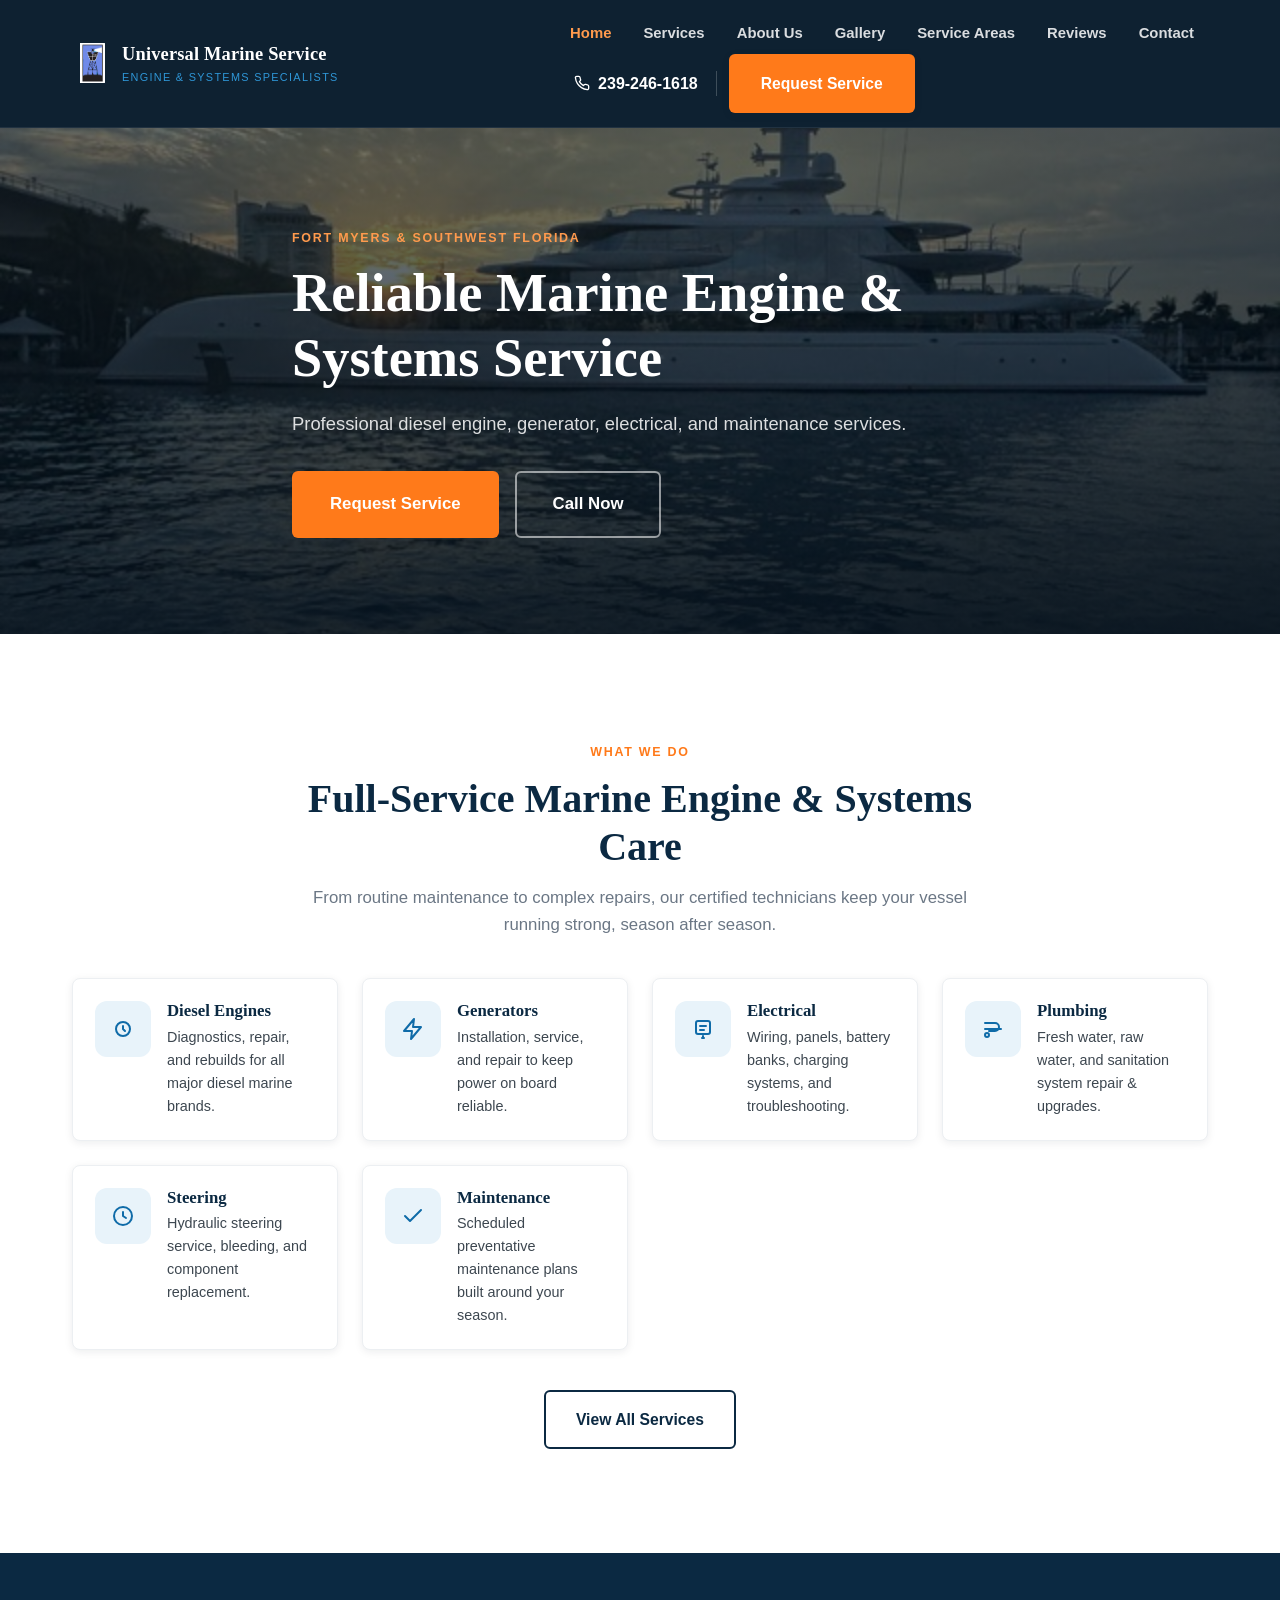
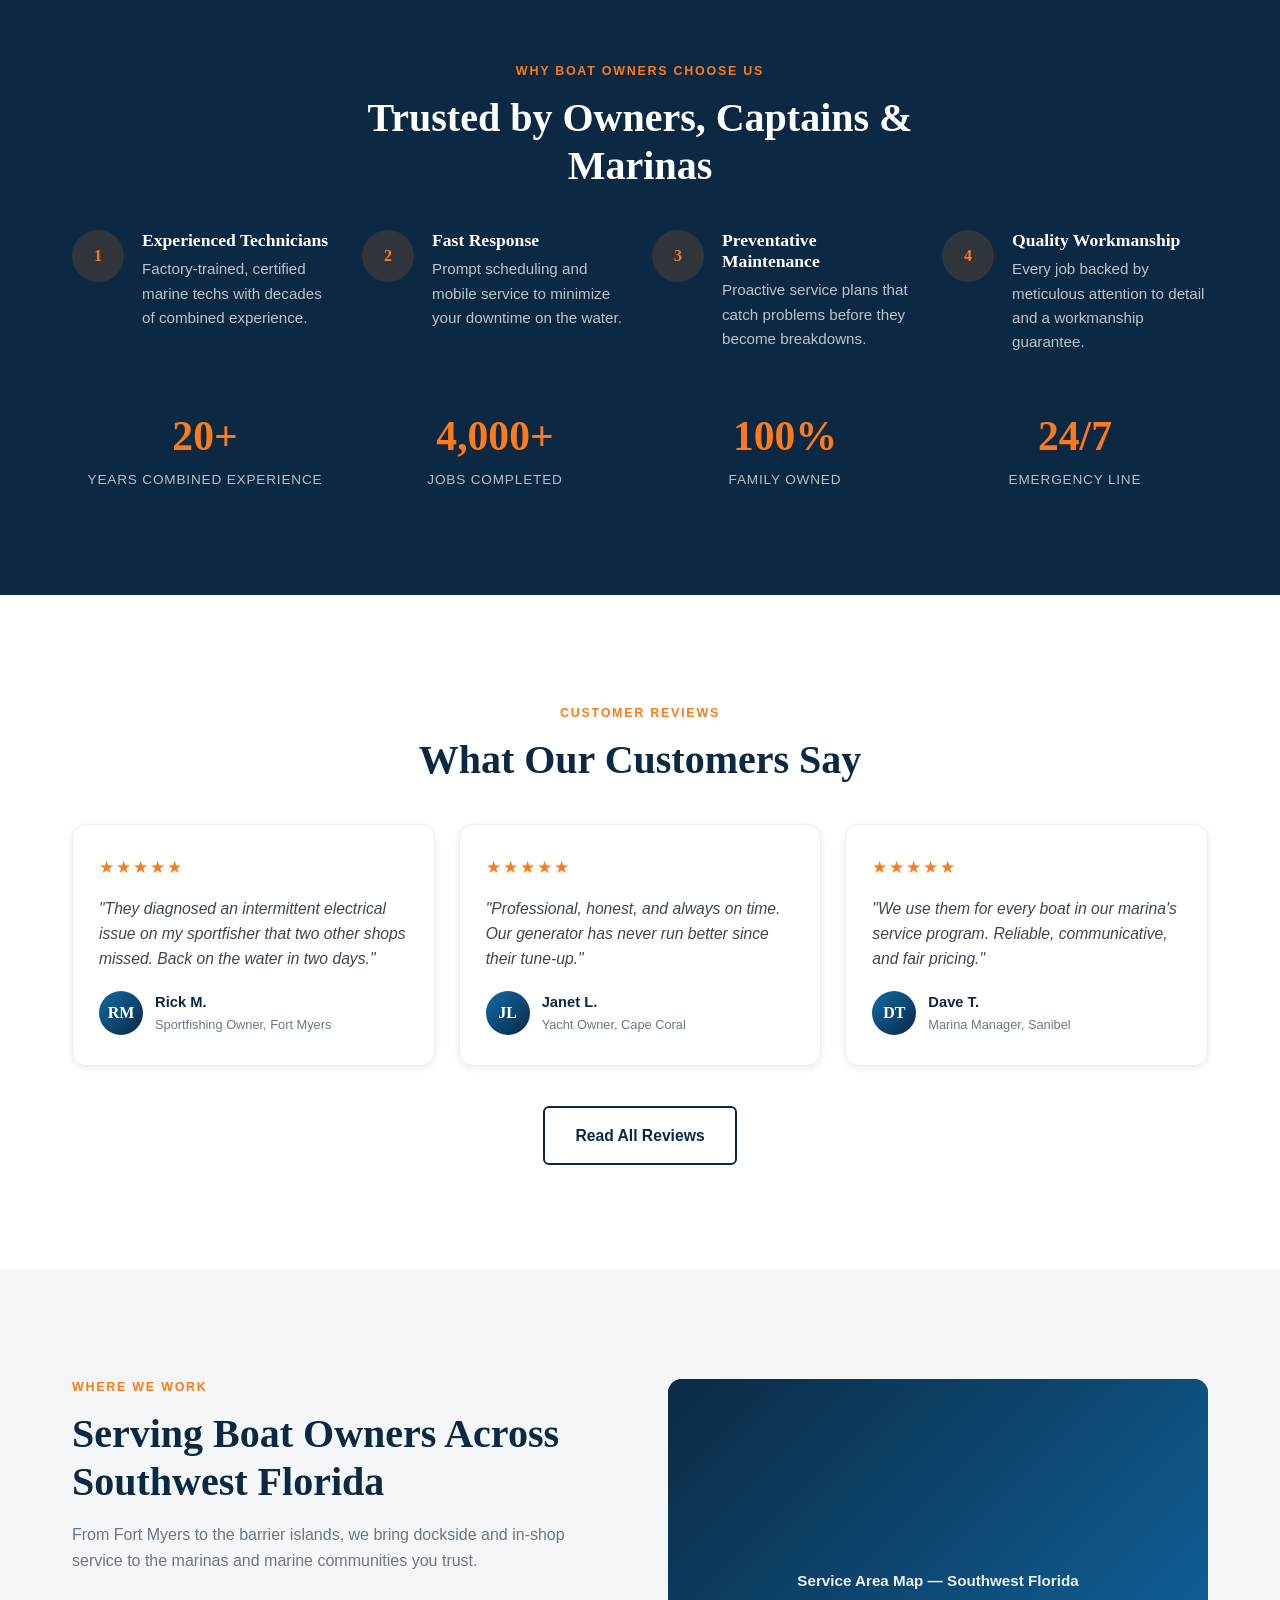
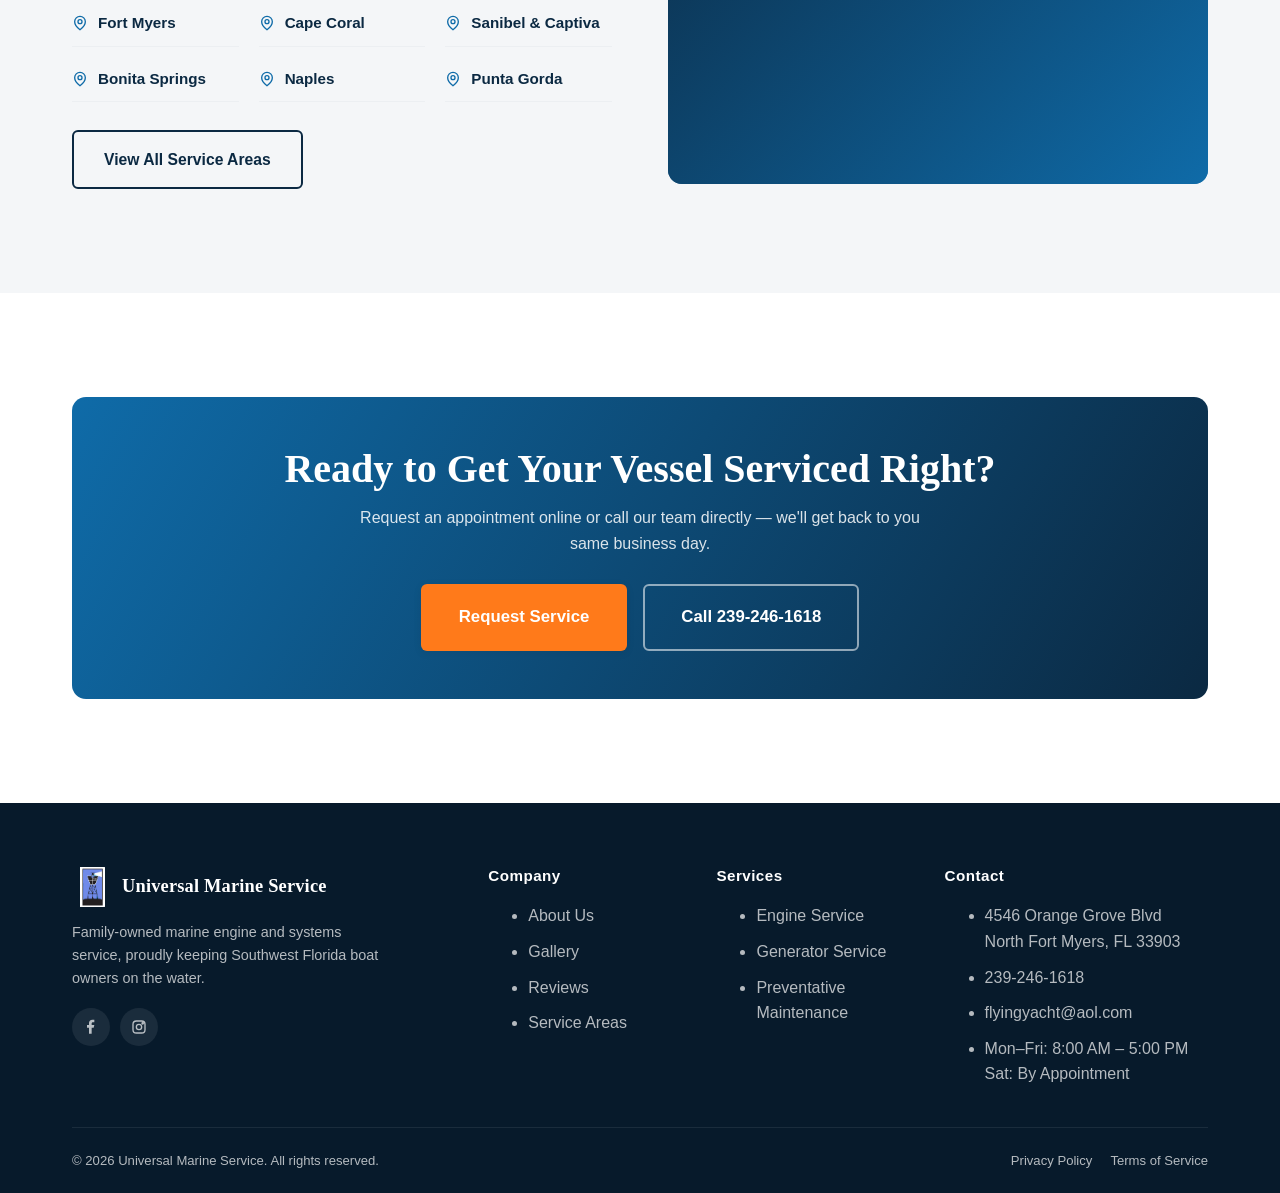
==== commit 5c653baf: "Add real photography, rebuild About page story, and switch Request Service to a PHP mail-handler for" ====
--- a/index.html
+++ b/index.html
@@ -4,13 +4,13 @@
 <meta charset="UTF-8">
 <meta name="viewport" content="width=device-width, initial-scale=1.0">
 <title>Marine Engine & Systems Service in Fort Myers, FL | Universal Marine Service</title>
-<meta name="description" content="Universal Marine Service provides expert diesel engine repair, generator service, electrical, fuel systems, and preventative maintenance for boats and yachts in Fort Myers, FL and Southwest Florida.">
+<meta name="description" content="Universal Marine Service provides expert diesel engine repair, generator service, electrical, and preventative maintenance for boats and yachts in Fort Myers, FL and Southwest Florida.">
 <meta name="keywords" content="Marine Service Fort Myers, Marine Engine Repair, Diesel Engine Service, Boat Repair, Generator Repair, Marine Maintenance">
 <link rel="canonical" href="https://www.universalmarineservice.com/index.html">
 
 <meta property="og:type" content="business.business">
 <meta property="og:title" content="Universal Marine Service | Marine Engine & Systems Specialists">
-<meta property="og:description" content="Professional diesel engine, generator, fuel system, electrical, and maintenance services for boat owners, sportfishers, yachts, and marinas in Fort Myers, FL.">
+<meta property="og:description" content="Professional diesel engine, generator, electrical, and maintenance services for boat owners, sportfishers, yachts, and marinas in Fort Myers, FL.">
 <meta property="og:url" content="https://www.universalmarineservice.com/index.html">
 <meta property="og:image" content="https://www.universalmarineservice.com/images/hero/hero-home.jpg">
 <meta name="twitter:card" content="summary_large_image">
@@ -87,7 +87,7 @@
     <div class="container hero-inner">
       <span class="eyebrow">Fort Myers &amp; Southwest Florida</span>
       <h1>Reliable Marine Engine &amp; Systems Service</h1>
-      <p class="lead">Professional diesel engine, generator, fuel system, electrical, and maintenance services.</p>
+      <p class="lead">Professional diesel engine, generator, electrical, and maintenance services.</p>
       <div class="cta-row">
         <a href="contact.html" class="btn btn-primary btn-lg">Request Service</a>
         <a href="tel:+12392461618" class="btn btn-secondary btn-lg">Call Now</a>
@@ -113,10 +113,6 @@
           <div><h3>Generators</h3><p>Installation, service, and repair to keep power on board reliable.</p></div>
         </div>
         <div class="service-tile reveal">
-          <span class="card-icon"><svg width="24" height="24" viewBox="0 0 24 24" fill="none" stroke="currentColor" stroke-width="2" stroke-linecap="round" stroke-linejoin="round"><path d="M12 22s7-5.5 7-11a7 7 0 0 0-14 0c0 5.5 7 11 7 11z"/><circle cx="12" cy="11" r="2.5"/></svg></span>
-          <div><h3>Fuel Systems</h3><p>Fuel polishing, tank cleaning, injector service, and leak repair.</p></div>
-        </div>
-        <div class="service-tile reveal">
           <span class="card-icon"><svg width="24" height="24" viewBox="0 0 24 24" fill="none" stroke="currentColor" stroke-width="2" stroke-linecap="round" stroke-linejoin="round"><path d="M11 21h2"/><path d="M12 19v2"/><path d="M17 4H7a2 2 0 0 0-2 2v9a2 2 0 0 0 2 2h10a2 2 0 0 0 2-2V6a2 2 0 0 0-2-2z"/><path d="M9 9h6M9 13h4"/></svg></span>
           <div><h3>Electrical</h3><p>Wiring, panels, battery banks, charging systems, and troubleshooting.</p></div>
         </div>
@@ -183,7 +179,7 @@
       <div class="grid grid-3">
         <div class="testimonial reveal">
           <div class="stars">★★★★★</div>
-          <p class="quote">"They diagnosed a fuel delivery issue on my sportfisher that two other shops missed. Back on the water in two days."</p>
+          <p class="quote">"They diagnosed an intermittent electrical issue on my sportfisher that two other shops missed. Back on the water in two days."</p>
           <div class="who"><span class="avatar">RM</span><div><div class="name">Rick M.</div><div class="meta">Sportfishing Owner, Fort Myers</div></div></div>
         </div>
         <div class="testimonial reveal">
--- a/css/style.css
+++ b/css/style.css
@@ -282,7 +282,7 @@
 .hero {
   position: relative;
   color: var(--white);
-  background: radial-gradient(ellipse at top right, var(--navy-light) 0%, var(--navy-deep) 55%, #04101c 100%);
+  background: var(--navy-deep) url("../images/hero/hero-home.jpg") center/cover no-repeat;
   overflow: hidden;
   padding-top: 96px;
   padding-bottom: 96px;
@@ -291,9 +291,7 @@
   content: "";
   position: absolute;
   inset: 0;
-  background-image:
-    linear-gradient(180deg, rgba(4,16,28,0.35), rgba(4,16,28,0.75)),
-    repeating-linear-gradient(115deg, rgba(255,255,255,0.05) 0 2px, transparent 2px 60px);
+  background: linear-gradient(180deg, rgba(4,16,28,0.55) 0%, rgba(4,16,28,0.72) 55%, rgba(4,16,28,0.9) 100%);
   pointer-events: none;
 }
 .hero-inner {
@@ -301,7 +299,11 @@
   z-index: 2;
   max-width: 760px;
 }
-.hero.hero-page { padding-top: 64px; padding-bottom: 64px; }
+.hero.hero-page {
+  background-image: url("../images/hero/hero-inner.jpg");
+  padding-top: 64px;
+  padding-bottom: 64px;
+}
 .hero .eyebrow { color: var(--orange-light); }
 .hero h1 { color: var(--white); }
 .hero p.lead {
@@ -593,6 +595,12 @@
   background: linear-gradient(135deg, var(--navy-light), var(--ocean));
   aspect-ratio: 4/3;
 }
+.media.diagram {
+  background: var(--white);
+  border: 1px solid var(--gray-100);
+  padding: 24px;
+}
+.media.diagram img { object-fit: contain; }
 .media img { width: 100%; height: 100%; object-fit: cover; }
 .media.img-fallback::after {
   content: attr(data-label);
@@ -633,6 +641,7 @@
 
 .gallery-grid {
   display: grid;
+  grid-auto-flow: dense;
   grid-template-columns: repeat(2, 1fr);
   gap: 16px;
 }
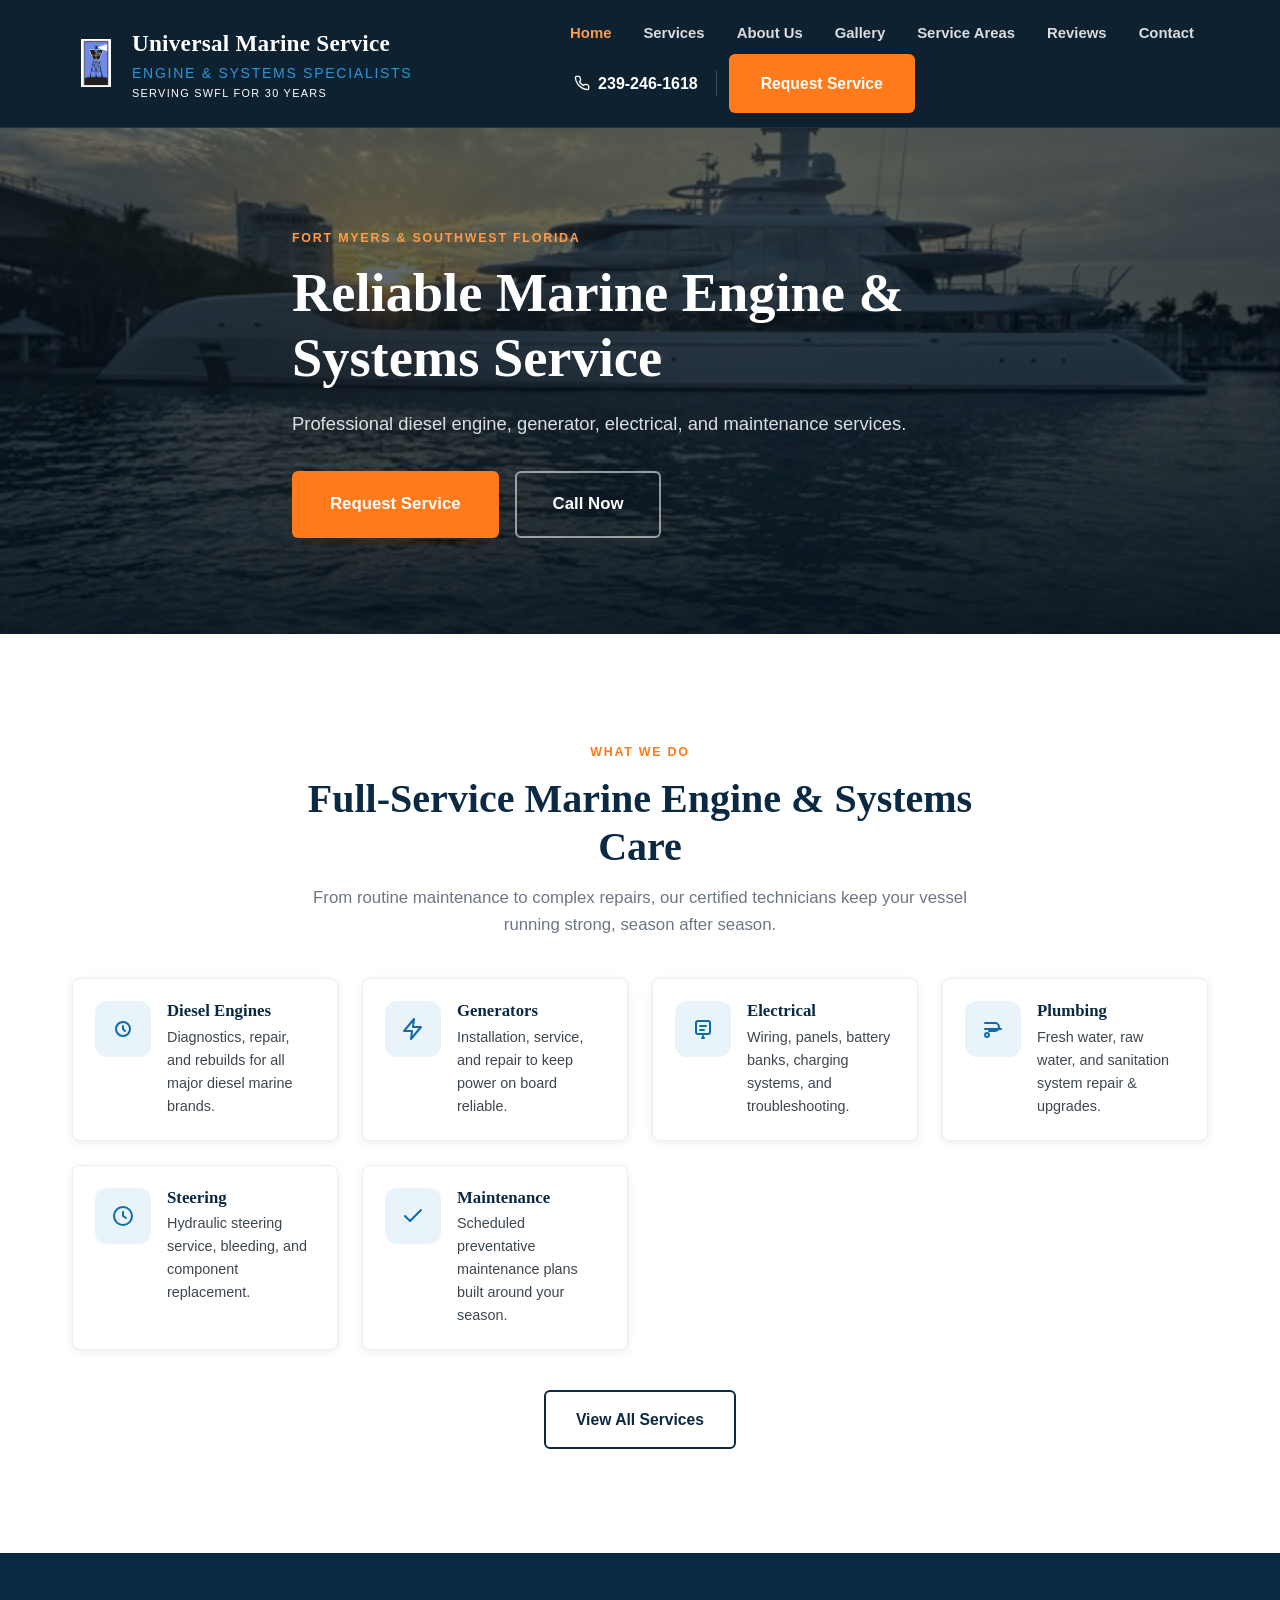
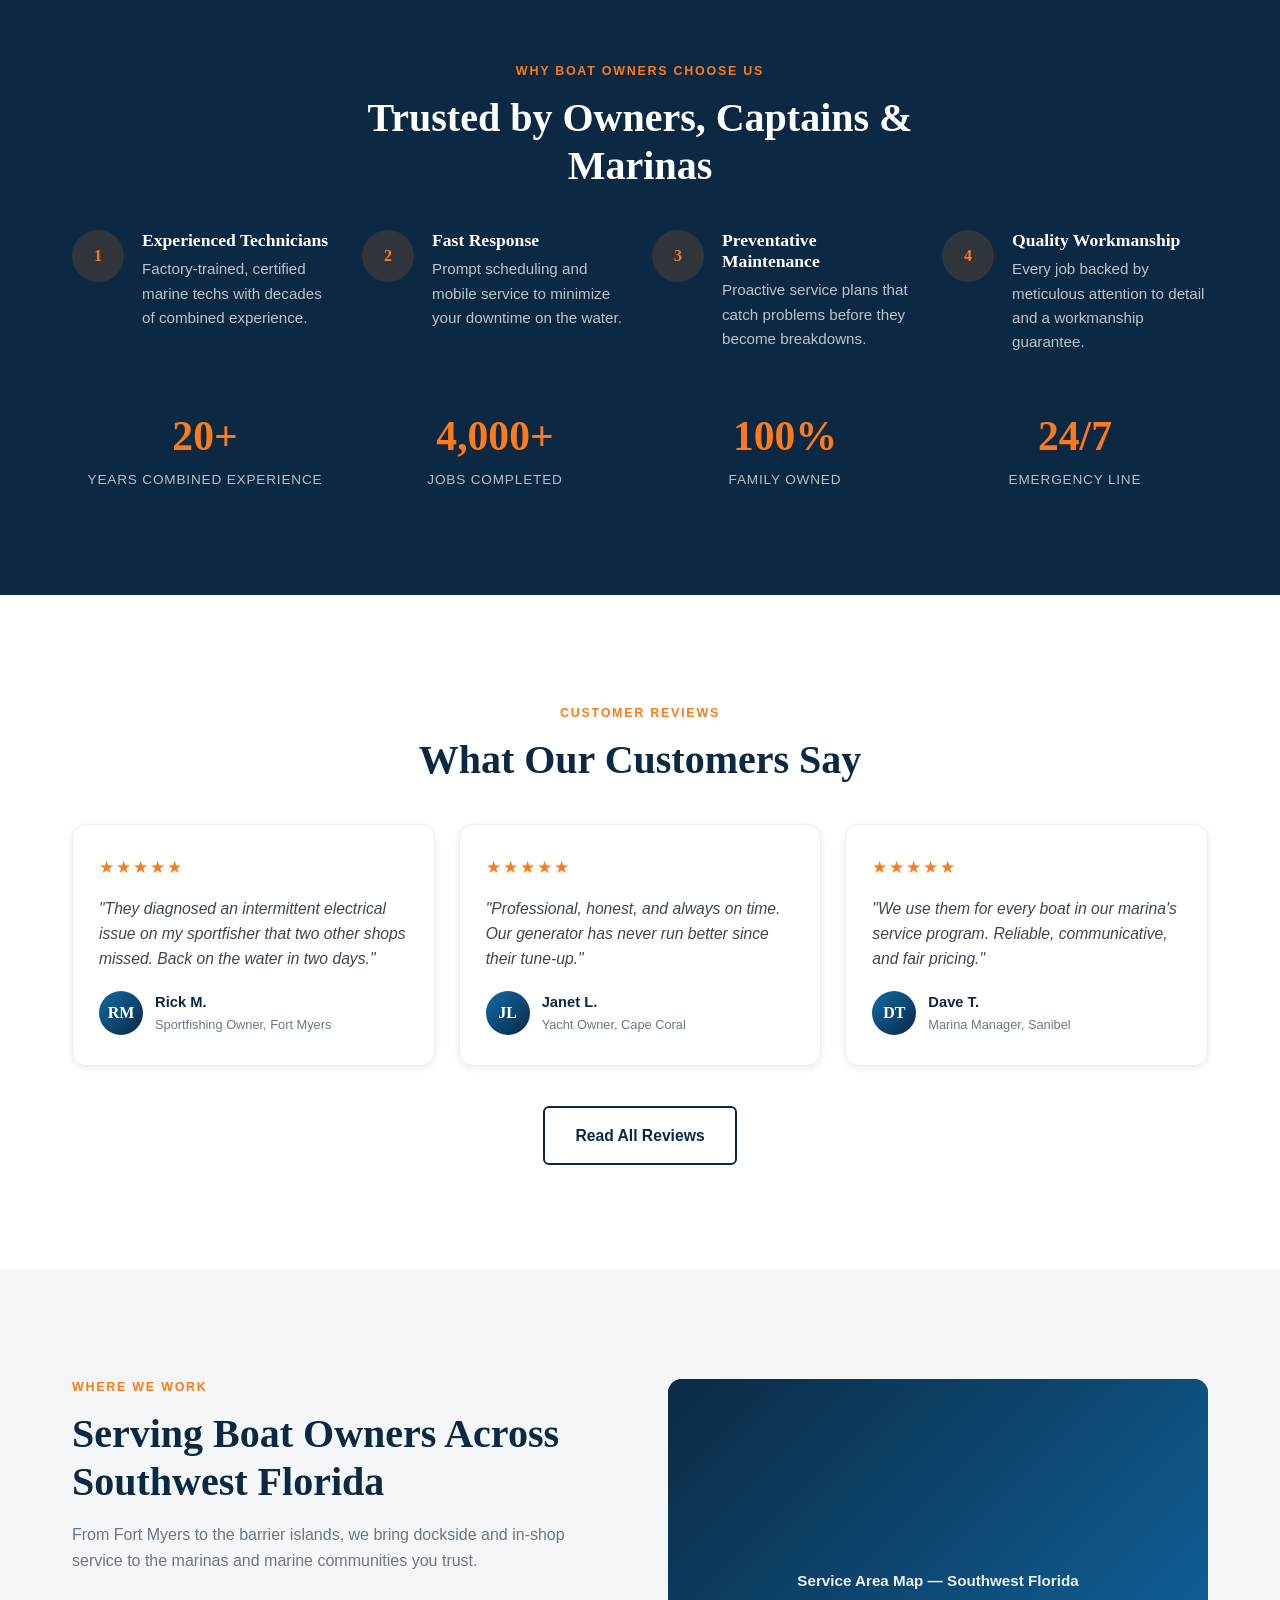
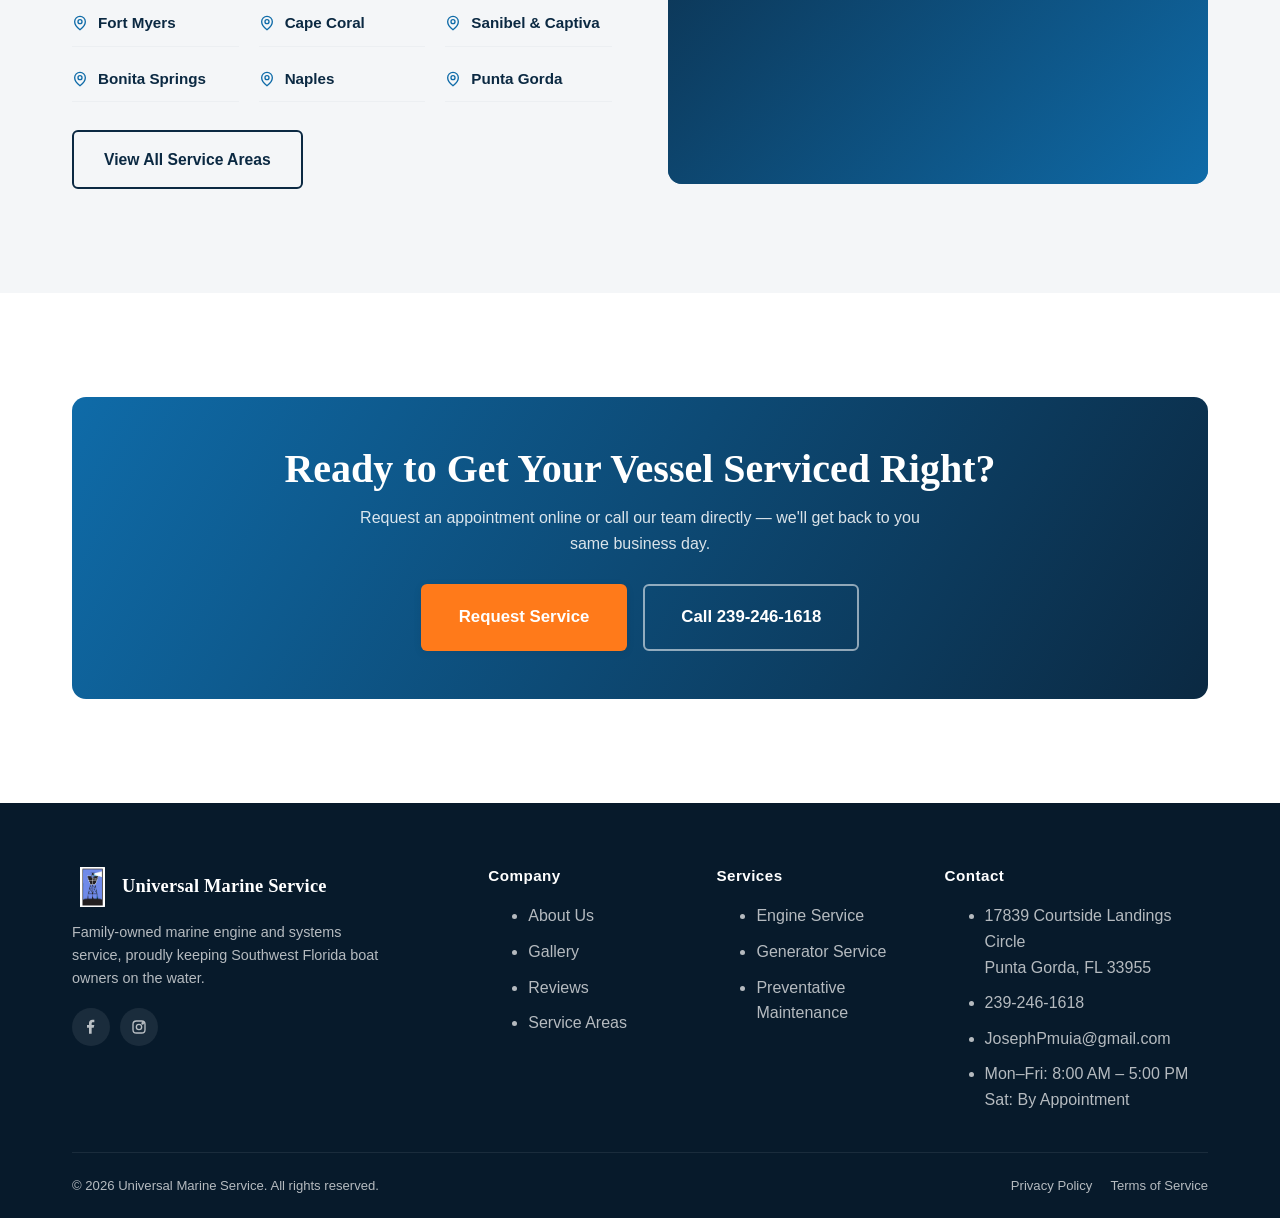
==== commit 1e676e99: "Update address, contact email, and Request Service form - Change business address to 17839 Courtside" ====
--- a/index.html
+++ b/index.html
@@ -25,17 +25,17 @@
   "image": "https://www.universalmarineservice.com/images/hero/hero-home.jpg",
   "url": "https://www.universalmarineservice.com/",
   "telephone": "+1-239-246-1618",
-  "email": "flyingyacht@aol.com",
+  "email": "JosephPmuia@gmail.com",
   "priceRange": "$$",
   "address": {
     "@type": "PostalAddress",
-    "streetAddress": "4546 Orange Grove Blvd",
-    "addressLocality": "North Fort Myers",
+    "streetAddress": "17839 Courtside Landings Circle",
+    "addressLocality": "Punta Gorda",
     "addressRegion": "FL",
-    "postalCode": "33903",
+    "postalCode": "33955",
     "addressCountry": "US"
   },
-  "geo": { "@type": "GeoCoordinates", "latitude": 26.7159, "longitude": -81.8623 },
+  "geo": { "@type": "GeoCoordinates", "latitude": 26.9298, "longitude": -82.0454 },
   "areaServed": ["Fort Myers", "Cape Coral", "Sanibel", "Captiva", "Bonita Springs", "Naples", "Punta Gorda", "Pine Island"],
   "openingHoursSpecification": [
     { "@type": "OpeningHoursSpecification", "dayOfWeek": ["Monday","Tuesday","Wednesday","Thursday","Friday"], "opens": "08:00", "closes": "17:00" },
@@ -54,7 +54,7 @@
       <span class="brand-mark" aria-hidden="true">
         <img src="images/logo/logo.jpg" alt="">
       </span>
-      <span class="brand-text">Universal Marine Service<small>Engine &amp; Systems Specialists</small></span>
+      <span class="brand-text">Universal Marine Service<small>Engine &amp; Systems Specialists</small><small>Serving SWFL for 30 Years</small></span>
     </a>
     <button class="nav-toggle" aria-label="Toggle menu" aria-expanded="false" aria-controls="main-nav">
       <span></span><span></span><span></span>
@@ -74,7 +74,7 @@
           <svg width="16" height="16" viewBox="0 0 24 24" fill="none" stroke="currentColor" stroke-width="2" stroke-linecap="round" stroke-linejoin="round"><path d="M22 16.92v3a2 2 0 0 1-2.18 2 19.79 19.79 0 0 1-8.63-3.07 19.5 19.5 0 0 1-6-6 19.79 19.79 0 0 1-3.07-8.67A2 2 0 0 1 4.11 2h3a2 2 0 0 1 2 1.72c.127.96.362 1.903.7 2.81a2 2 0 0 1-.45 2.11L8.09 9.91a16 16 0 0 0 6 6l1.27-1.27a2 2 0 0 1 2.11-.45c.907.338 1.85.573 2.81.7A2 2 0 0 1 22 16.92z"/></svg>
           239-246-1618
         </a>
-        <a href="contact.html" class="btn btn-primary">Request Service</a>
+        <a href="contact.html#request-form" class="btn btn-primary">Request Service</a>
       </div>
     </nav>
   </div>
@@ -89,7 +89,7 @@
       <h1>Reliable Marine Engine &amp; Systems Service</h1>
       <p class="lead">Professional diesel engine, generator, electrical, and maintenance services.</p>
       <div class="cta-row">
-        <a href="contact.html" class="btn btn-primary btn-lg">Request Service</a>
+        <a href="contact.html#request-form" class="btn btn-primary btn-lg">Request Service</a>
         <a href="tel:+12392461618" class="btn btn-secondary btn-lg">Call Now</a>
       </div>
     </div>
@@ -229,7 +229,7 @@
         <h2>Ready to Get Your Vessel Serviced Right?</h2>
         <p>Request an appointment online or call our team directly — we'll get back to you same business day.</p>
         <div class="cta-row">
-          <a href="contact.html" class="btn btn-primary btn-lg">Request Service</a>
+          <a href="contact.html#request-form" class="btn btn-primary btn-lg">Request Service</a>
           <a href="tel:+12392461618" class="btn btn-secondary btn-lg">Call 239-246-1618</a>
         </div>
       </div>
@@ -274,9 +274,9 @@
       <div>
         <h4>Contact</h4>
         <ul>
-          <li>4546 Orange Grove Blvd<br>North Fort Myers, FL 33903</li>
+          <li>17839 Courtside Landings Circle<br>Punta Gorda, FL 33955</li>
           <li><a href="tel:+12392461618">239-246-1618</a></li>
-          <li><a href="mailto:flyingyacht@aol.com">flyingyacht@aol.com</a></li>
+          <li><a href="mailto:JosephPmuia@gmail.com">JosephPmuia@gmail.com</a></li>
           <li>Mon&ndash;Fri: 8:00 AM &ndash; 5:00 PM<br>Sat: By Appointment</li>
         </ul>
       </div>
@@ -293,7 +293,7 @@
 
 <div class="mobile-call-bar">
   <a href="tel:+12392461618" class="call">Call Now</a>
-  <a href="contact.html" class="request">Request Service</a>
+  <a href="contact.html#request-form" class="request">Request Service</a>
 </div>
 
 <script src="js/main.js"></script>
--- a/css/style.css
+++ b/css/style.css
@@ -179,6 +179,14 @@
   overflow: hidden;
   flex-shrink: 0;
 }
+.site-header .brand {
+  gap: 12px;
+  font-size: 1.45rem;
+}
+.site-header .brand-mark {
+  width: 48px;
+  height: 48px;
+}
 .brand-mark img {
   height: 100%;
   width: 100%;
@@ -192,6 +200,12 @@
   letter-spacing: 0.12em;
   text-transform: uppercase;
   color: var(--ocean-light);
+}
+.brand-text small:first-of-type {
+  font-size: 0.88rem;
+}
+.brand-text small:last-of-type {
+  color: var(--white);
 }
 
 .nav-toggle {
@@ -513,7 +527,40 @@
   border: 1px solid var(--gray-100);
 }
 .form-row { display: grid; gap: 20px; grid-template-columns: 1fr; margin-bottom: 20px; }
-@media (min-width: 640px) { .form-row.two { grid-template-columns: 1fr 1fr; } }
+@media (min-width: 640px) {
+  .form-row.two { grid-template-columns: 1fr 1fr; }
+  .form-row.three { grid-template-columns: 1fr 1fr 1fr; }
+}
+
+.terms-box {
+  max-height: 220px;
+  overflow-y: auto;
+  background: var(--gray-light);
+  border: 1px solid var(--gray-300);
+  border-radius: 6px;
+  padding: 14px 16px;
+  font-size: 0.82rem;
+  line-height: 1.6;
+  color: var(--gray-700);
+}
+
+.field-checkbox {
+  display: flex;
+  align-items: flex-start;
+  gap: 10px;
+}
+.field-checkbox input[type="checkbox"] {
+  width: 18px;
+  height: 18px;
+  margin-top: 2px;
+  flex-shrink: 0;
+  accent-color: var(--ocean);
+}
+.field-checkbox label {
+  font-size: 0.9rem;
+  color: var(--gray-700);
+  font-weight: 600;
+}
 
 .field label {
   display: block;
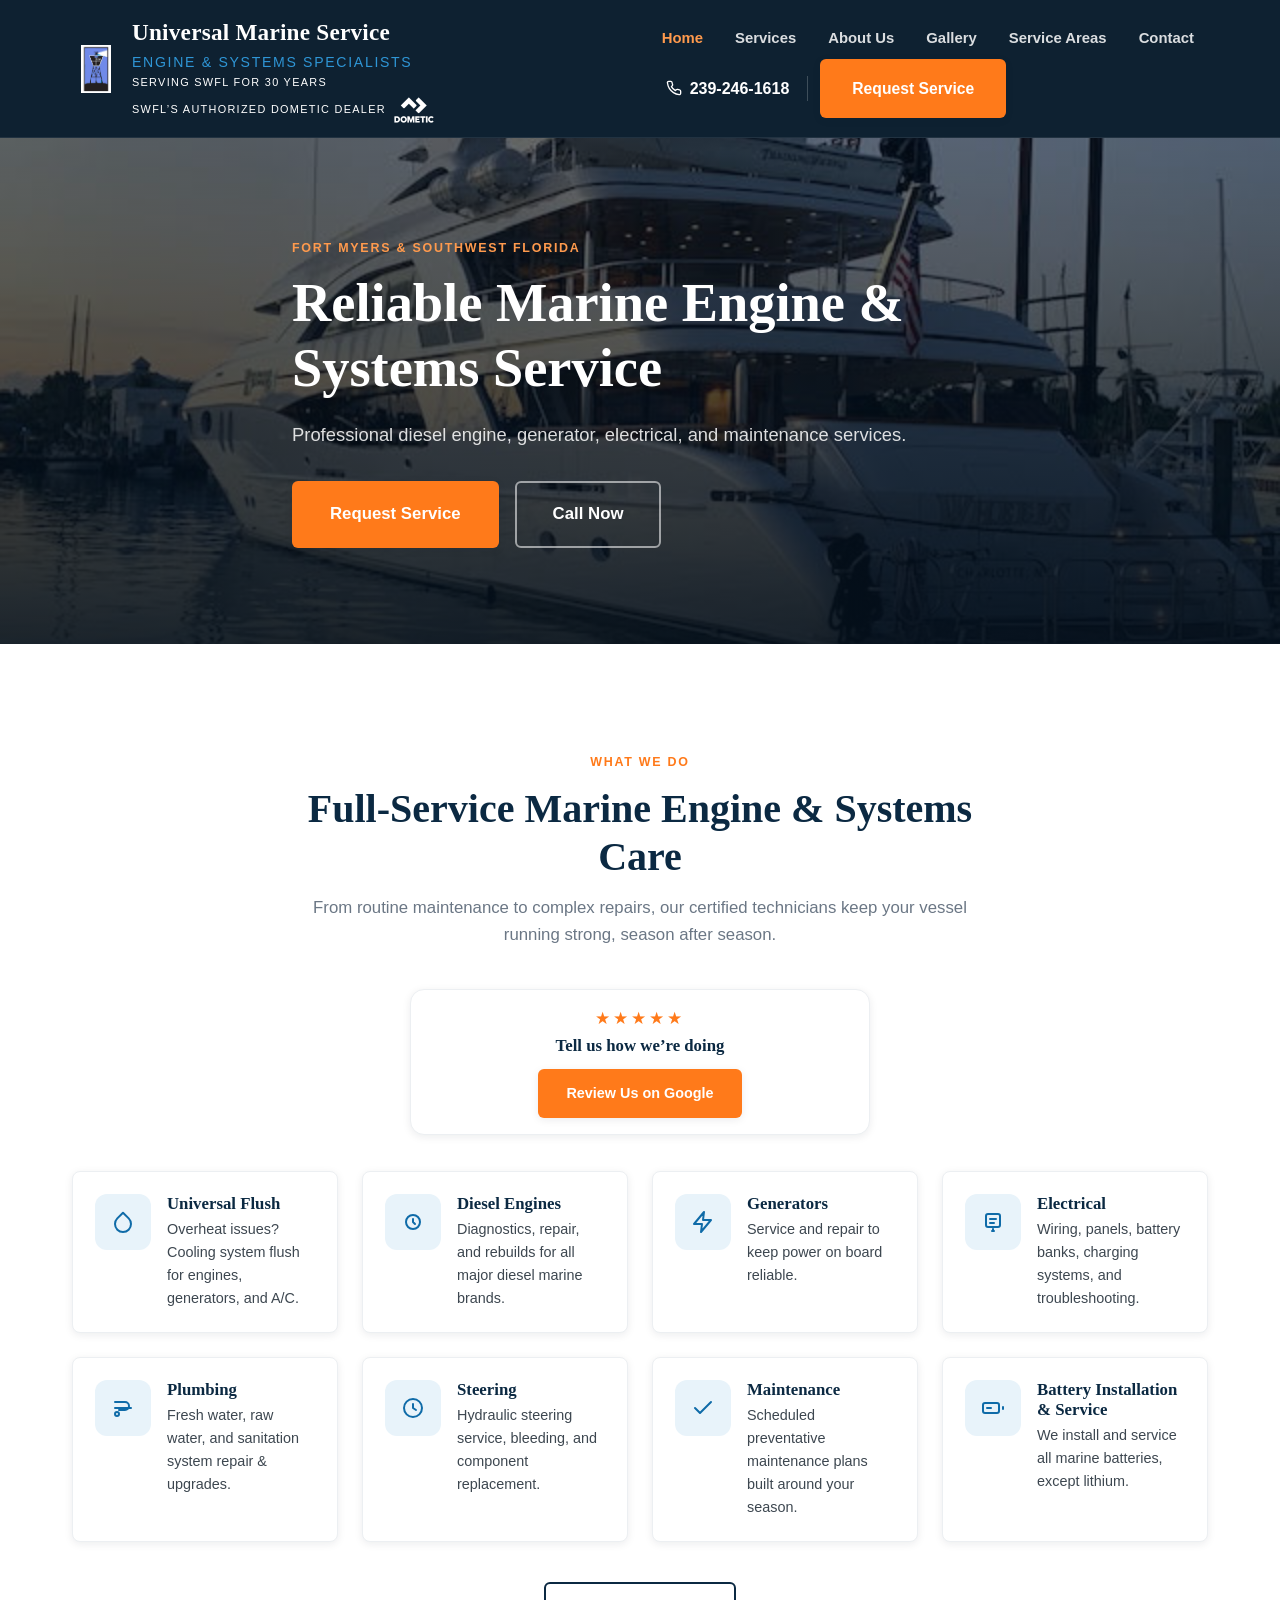
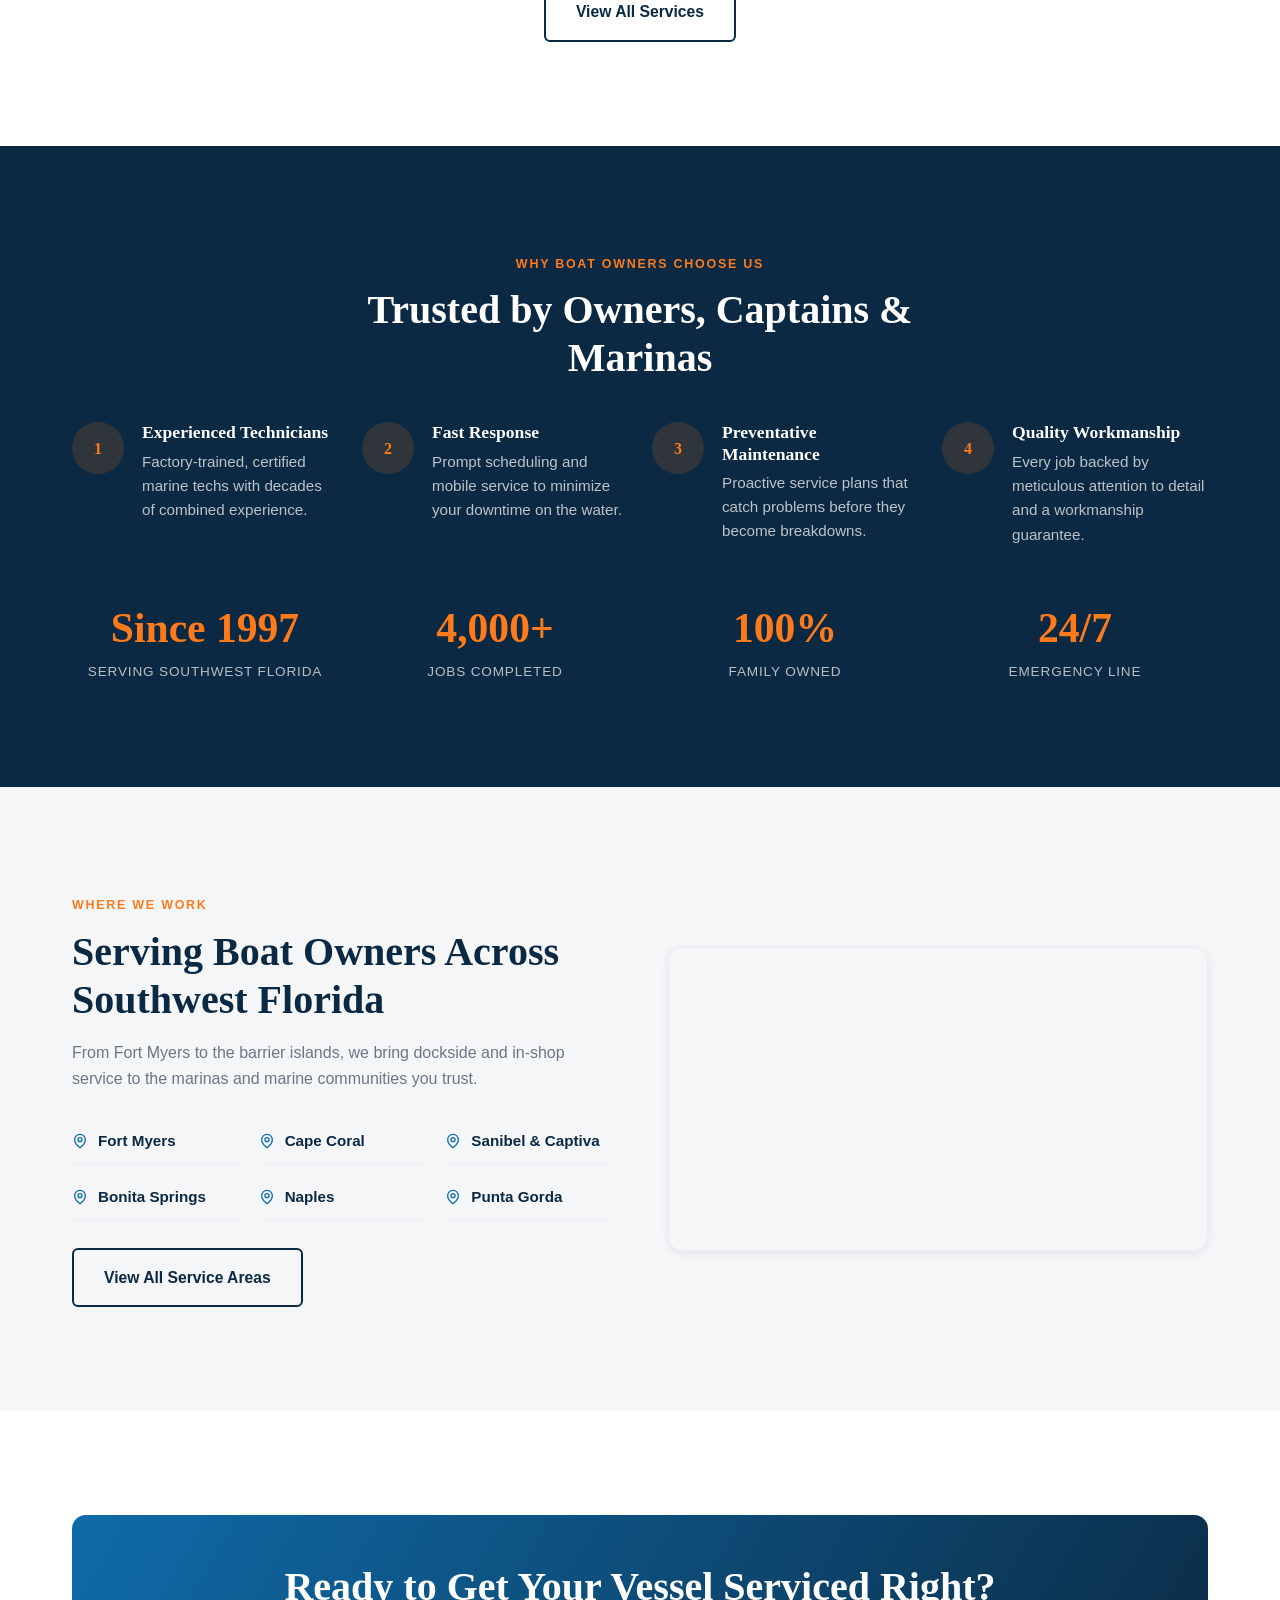
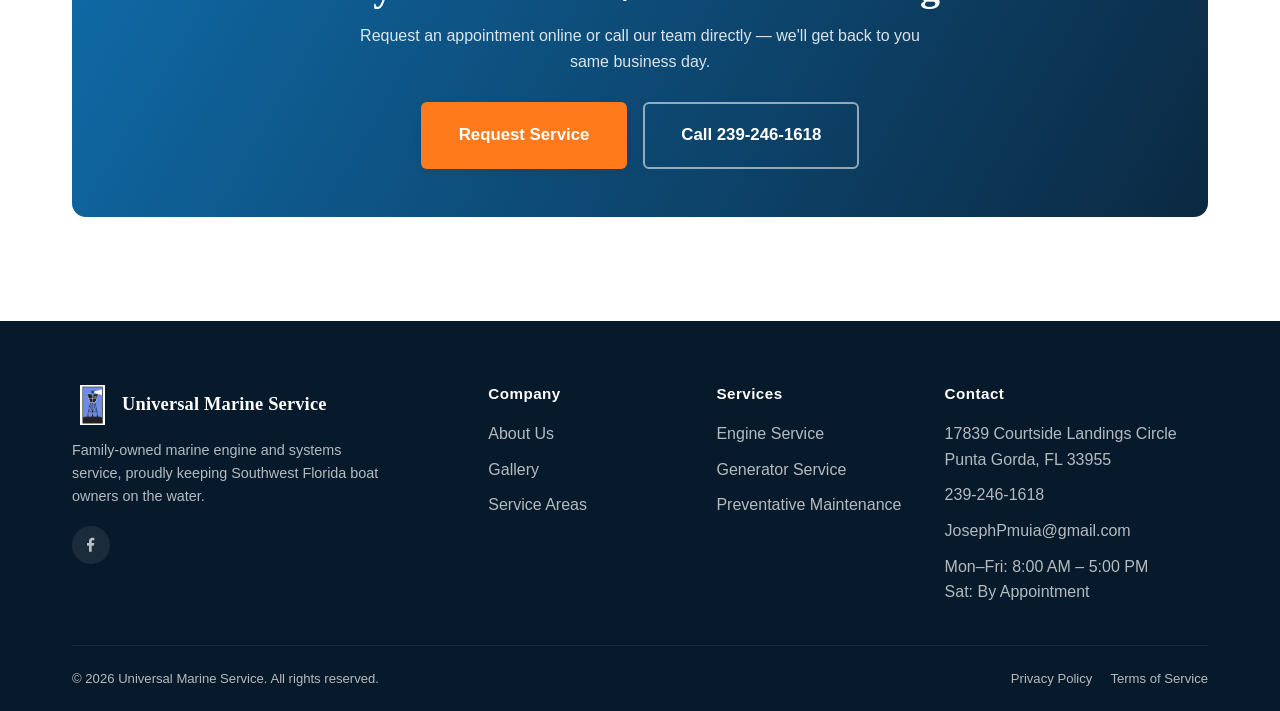
==== commit 8a601ef1: "Final launch version: Dometic dealer header, Universal Flush, review card, battery tile - Add "SWFL'" ====
--- a/index.html
+++ b/index.html
@@ -41,7 +41,7 @@
     { "@type": "OpeningHoursSpecification", "dayOfWeek": ["Monday","Tuesday","Wednesday","Thursday","Friday"], "opens": "08:00", "closes": "17:00" },
     { "@type": "OpeningHoursSpecification", "dayOfWeek": ["Saturday"], "opens": "09:00", "closes": "13:00" }
   ],
-  "sameAs": []
+  "sameAs": ["https://www.facebook.com/UniversalMarineService1"]
 }
 </script>
 </head>
@@ -54,7 +54,7 @@
       <span class="brand-mark" aria-hidden="true">
         <img src="images/logo/logo.jpg" alt="">
       </span>
-      <span class="brand-text">Universal Marine Service<small>Engine &amp; Systems Specialists</small><small>Serving SWFL for 30 Years</small></span>
+      <span class="brand-text">Universal Marine Service<small>Engine &amp; Systems Specialists</small><small>Serving SWFL for 30 Years</small><small class="dealer"><img src="images/logo/dometic-white.png" alt="" width="40" height="26">SWFL&rsquo;s Authorized Dometic Dealer</small></span>
     </a>
     <button class="nav-toggle" aria-label="Toggle menu" aria-expanded="false" aria-controls="main-nav">
       <span></span><span></span><span></span>
@@ -66,7 +66,6 @@
         <li><a href="about.html">About Us</a></li>
         <li><a href="gallery.html">Gallery</a></li>
         <li><a href="service-areas.html">Service Areas</a></li>
-        <li><a href="reviews.html">Reviews</a></li>
         <li><a href="contact.html">Contact</a></li>
       </ul>
       <div class="nav-actions">
@@ -103,30 +102,43 @@
         <h2>Full-Service Marine Engine &amp; Systems Care</h2>
         <p>From routine maintenance to complex repairs, our certified technicians keep your vessel running strong, season after season.</p>
       </div>
+      <aside class="review-callout reveal" aria-label="Leave us a review">
+        <div class="review-stars" aria-hidden="true">&#9733;&#9733;&#9733;&#9733;&#9733;</div>
+        <h3>Tell us how we&rsquo;re doing</h3>
+        <a class="btn btn-primary" href="https://g.page/r/CSetoVCxmwX6ECE/review" target="_blank" rel="noopener">Review Us on Google</a>
+      </aside>
       <div class="grid grid-4">
-        <div class="service-tile reveal">
+        <a class="service-tile reveal" href="services.html#flush">
+          <span class="card-icon"><svg width="24" height="24" viewBox="0 0 24 24" fill="none" stroke="currentColor" stroke-width="2" stroke-linecap="round" stroke-linejoin="round"><path d="M12 2.7l5.7 5.7a8 8 0 1 1-11.4 0z"/></svg></span>
+          <div><h3>Universal Flush</h3><p>Overheat issues? Cooling system flush for engines, generators, and A/C.</p></div>
+        </a>
+        <a class="service-tile reveal" href="services.html#engine">
           <span class="card-icon"><svg width="24" height="24" viewBox="0 0 24 24" fill="none" stroke="currentColor" stroke-width="2" stroke-linecap="round" stroke-linejoin="round"><circle cx="12" cy="12" r="7"/><path d="M12 9v3l2 2"/></svg></span>
           <div><h3>Diesel Engines</h3><p>Diagnostics, repair, and rebuilds for all major diesel marine brands.</p></div>
-        </div>
-        <div class="service-tile reveal">
+        </a>
+        <a class="service-tile reveal" href="services.html#generator">
           <span class="card-icon"><svg width="24" height="24" viewBox="0 0 24 24" fill="none" stroke="currentColor" stroke-width="2" stroke-linecap="round" stroke-linejoin="round"><path d="M13 2 3 14h8l-1 8 10-12h-8z"/></svg></span>
-          <div><h3>Generators</h3><p>Installation, service, and repair to keep power on board reliable.</p></div>
-        </div>
-        <div class="service-tile reveal">
+          <div><h3>Generators</h3><p>Service and repair to keep power on board reliable.</p></div>
+        </a>
+        <a class="service-tile reveal" href="services.html#electrical">
           <span class="card-icon"><svg width="24" height="24" viewBox="0 0 24 24" fill="none" stroke="currentColor" stroke-width="2" stroke-linecap="round" stroke-linejoin="round"><path d="M11 21h2"/><path d="M12 19v2"/><path d="M17 4H7a2 2 0 0 0-2 2v9a2 2 0 0 0 2 2h10a2 2 0 0 0 2-2V6a2 2 0 0 0-2-2z"/><path d="M9 9h6M9 13h4"/></svg></span>
           <div><h3>Electrical</h3><p>Wiring, panels, battery banks, charging systems, and troubleshooting.</p></div>
-        </div>
-        <div class="service-tile reveal">
+        </a>
+        <a class="service-tile reveal" href="services.html#plumbing">
           <span class="card-icon"><svg width="24" height="24" viewBox="0 0 24 24" fill="none" stroke="currentColor" stroke-width="2" stroke-linecap="round" stroke-linejoin="round"><path d="M4 12h16"/><path d="M4 6h10a4 4 0 0 1 0 8H8"/><circle cx="6" cy="18" r="2"/></svg></span>
           <div><h3>Plumbing</h3><p>Fresh water, raw water, and sanitation system repair &amp; upgrades.</p></div>
-        </div>
-        <div class="service-tile reveal">
+        </a>
+        <a class="service-tile reveal" href="services.html#steering">
           <span class="card-icon"><svg width="24" height="24" viewBox="0 0 24 24" fill="none" stroke="currentColor" stroke-width="2" stroke-linecap="round" stroke-linejoin="round"><circle cx="12" cy="12" r="9"/><path d="M12 8v4l3 2"/></svg></span>
           <div><h3>Steering</h3><p>Hydraulic steering service, bleeding, and component replacement.</p></div>
-        </div>
-        <div class="service-tile reveal">
+        </a>
+        <a class="service-tile reveal" href="services.html#maintenance">
           <span class="card-icon"><svg width="24" height="24" viewBox="0 0 24 24" fill="none" stroke="currentColor" stroke-width="2" stroke-linecap="round" stroke-linejoin="round"><path d="M20 6 9 17l-5-5"/></svg></span>
           <div><h3>Maintenance</h3><p>Scheduled preventative maintenance plans built around your season.</p></div>
+        </a>
+        <div class="service-tile reveal">
+          <span class="card-icon"><svg width="24" height="24" viewBox="0 0 24 24" fill="none" stroke="currentColor" stroke-width="2" stroke-linecap="round" stroke-linejoin="round"><rect x="2" y="7" width="16" height="10" rx="2"/><path d="M22 11v2"/><path d="M6 12h4"/></svg></span>
+          <div><h3>Battery Installation &amp; Service</h3><p>We install and service all marine batteries, except lithium.</p></div>
         </div>
       </div>
       <div class="text-center" style="margin-top:40px;">
@@ -161,40 +173,10 @@
         </div>
       </div>
       <div class="stats-row">
-        <div class="stat"><div class="stat-num">20+</div><div class="stat-label">Years Combined Experience</div></div>
+        <div class="stat"><div class="stat-num">Since 1997</div><div class="stat-label">Serving Southwest Florida</div></div>
         <div class="stat"><div class="stat-num">4,000+</div><div class="stat-label">Jobs Completed</div></div>
         <div class="stat"><div class="stat-num">100%</div><div class="stat-label">Family Owned</div></div>
         <div class="stat"><div class="stat-num">24/7</div><div class="stat-label">Emergency Line</div></div>
-      </div>
-    </div>
-  </section>
-
-  <!-- TESTIMONIALS -->
-  <section>
-    <div class="container">
-      <div class="section-head center">
-        <span class="eyebrow">Customer Reviews</span>
-        <h2>What Our Customers Say</h2>
-      </div>
-      <div class="grid grid-3">
-        <div class="testimonial reveal">
-          <div class="stars">★★★★★</div>
-          <p class="quote">"They diagnosed an intermittent electrical issue on my sportfisher that two other shops missed. Back on the water in two days."</p>
-          <div class="who"><span class="avatar">RM</span><div><div class="name">Rick M.</div><div class="meta">Sportfishing Owner, Fort Myers</div></div></div>
-        </div>
-        <div class="testimonial reveal">
-          <div class="stars">★★★★★</div>
-          <p class="quote">"Professional, honest, and always on time. Our generator has never run better since their tune-up."</p>
-          <div class="who"><span class="avatar">JL</span><div><div class="name">Janet L.</div><div class="meta">Yacht Owner, Cape Coral</div></div></div>
-        </div>
-        <div class="testimonial reveal">
-          <div class="stars">★★★★★</div>
-          <p class="quote">"We use them for every boat in our marina's service program. Reliable, communicative, and fair pricing."</p>
-          <div class="who"><span class="avatar">DT</span><div><div class="name">Dave T.</div><div class="meta">Marina Manager, Sanibel</div></div></div>
-        </div>
-      </div>
-      <div class="text-center" style="margin-top:40px;">
-        <a href="reviews.html" class="btn btn-outline-navy">Read All Reviews</a>
       </div>
     </div>
   </section>
@@ -216,8 +198,13 @@
         </ul>
         <a href="service-areas.html" class="btn btn-outline-navy" style="margin-top:28px;">View All Service Areas</a>
       </div>
-      <div class="media reveal" data-label="Service Area Map — Southwest Florida">
-        <img src="images/hero/service-area-map.jpg" alt="Map of Universal Marine Service coverage across Southwest Florida" loading="lazy">
+      <div class="map-frame reveal">
+        <iframe
+          src="https://www.google.com/maps?q=Fort+Myers,+FL&z=9&output=embed"
+          title="Universal Marine Service coverage map"
+          loading="lazy"
+          referrerpolicy="no-referrer-when-downgrade"
+          allowfullscreen></iframe>
       </div>
     </div>
   </section>
@@ -250,8 +237,7 @@
         </a>
         <p>Family-owned marine engine and systems service, proudly keeping Southwest Florida boat owners on the water.</p>
         <div class="social-row">
-          <a href="#" aria-label="Facebook"><svg width="16" height="16" viewBox="0 0 24 24" fill="currentColor"><path d="M13 22v-9h3l1-4h-4V7c0-1 .5-2 2-2h2V1h-3c-3 0-5 2-5 5v3H6v4h3v9z"/></svg></a>
-          <a href="#" aria-label="Instagram"><svg width="16" height="16" viewBox="0 0 24 24" fill="none" stroke="currentColor" stroke-width="2"><rect x="3" y="3" width="18" height="18" rx="5"/><circle cx="12" cy="12" r="4"/><circle cx="17.5" cy="6.5" r="1"/></svg></a>
+          <a href="https://www.facebook.com/UniversalMarineService1" target="_blank" rel="noopener" aria-label="Universal Marine Service on Facebook"><svg width="16" height="16" viewBox="0 0 24 24" fill="currentColor"><path d="M13 22v-9h3l1-4h-4V7c0-1 .5-2 2-2h2V1h-3c-3 0-5 2-5 5v3H6v4h3v9z"/></svg></a>
         </div>
       </div>
       <div>
@@ -259,7 +245,6 @@
         <ul>
           <li><a href="about.html">About Us</a></li>
           <li><a href="gallery.html">Gallery</a></li>
-          <li><a href="reviews.html">Reviews</a></li>
           <li><a href="service-areas.html">Service Areas</a></li>
         </ul>
       </div>
@@ -284,8 +269,8 @@
     <div class="footer-bottom">
       <p>&copy; <span id="year"></span> Universal Marine Service. All rights reserved.</p>
       <div class="legal-links">
-        <a href="#">Privacy Policy</a>
-        <a href="#">Terms of Service</a>
+        <a href="privacy.html">Privacy Policy</a>
+        <a href="terms.html">Terms of Service</a>
       </div>
     </div>
   </div>
--- a/css/style.css
+++ b/css/style.css
@@ -204,8 +204,28 @@
 .brand-text small:first-of-type {
   font-size: 0.88rem;
 }
-.brand-text small:last-of-type {
-  color: var(--white);
+.brand-text small:not(:first-of-type) {
+  color: var(--white);
+}
+.brand-text small.dealer {
+  display: flex;
+  align-items: center;
+  gap: 8px;
+  margin-top: 6px;
+}
+.brand-text small.dealer img {
+  order: 1;
+  height: 26px;
+  width: auto;
+  flex-shrink: 0;
+}
+@media (max-width: 480px) {
+  .site-header .brand { font-size: 1.05rem; gap: 10px; }
+  .site-header .brand-mark { width: 40px; height: 40px; }
+  .brand-text small { font-size: 0.58rem; letter-spacing: 0.04em; }
+  .brand-text small:first-of-type { font-size: 0.66rem; }
+  .brand-text small.dealer { gap: 6px; margin-top: 4px; }
+  .brand-text small.dealer img { height: 17px; }
 }
 
 .nav-toggle {
@@ -408,6 +428,29 @@
   transition: box-shadow var(--transition), transform var(--transition), border-color var(--transition);
 }
 .service-tile:hover { box-shadow: var(--shadow-md); transform: translateY(-4px); border-color: var(--ocean-light); }
+.service-tile:focus-visible { outline: 2px solid var(--ocean); outline-offset: 3px; }
+div.service-tile:hover { box-shadow: var(--shadow-sm); transform: none; border-color: var(--gray-100); }
+
+/* "Tell us how we're doing" review card (home page) */
+.review-callout {
+  max-width: 460px;
+  margin: 0 auto 36px;
+  text-align: center;
+  background: var(--white);
+  border: 1px solid var(--gray-100);
+  border-radius: var(--radius-lg);
+  box-shadow: var(--shadow-sm);
+  padding: 16px 18px;
+}
+.review-callout .review-stars { color: var(--orange); letter-spacing: 3px; font-size: 1.05rem; }
+.review-callout h3 { font-size: 1.05rem; margin: 4px 0 12px; }
+.review-callout .btn { padding: 11px 26px; font-size: 0.9rem; }
+@media (min-width: 1300px) {
+  #services-preview .container { position: relative; }
+  .review-callout .btn { width: 100%; padding: 11px 10px; font-size: 0.88rem; }
+  .review-callout { position: absolute; top: 0; right: 32px; width: 200px; max-width: none; margin: 0; }
+}
+.service-detail { scroll-margin-top: 130px; }
 .service-tile .card-icon { flex-shrink: 0; margin-bottom: 0; }
 .service-tile h3 { font-size: 1.05rem; margin-bottom: 4px; }
 .service-tile p { font-size: 0.9rem; margin: 0; }
@@ -818,7 +861,7 @@
 }
 @media (min-width: 768px) { .footer-grid { grid-template-columns: 2fr 1fr 1fr 1.4fr; } }
 .footer-grid h4 { color: var(--white); font-family: var(--font-body); font-size: 0.95rem; margin-bottom: 18px; letter-spacing: 0.03em; }
-.footer-grid ul { display: flex; flex-direction: column; gap: 10px; }
+.footer-grid ul { display: flex; flex-direction: column; gap: 10px; padding: 0; list-style: none; }
 .footer-grid a:hover { color: var(--orange-light); }
 .footer-brand p { margin-top: 14px; font-size: 0.9rem; max-width: 320px; }
 .social-row { display: flex; gap: 10px; margin-top: 18px; }
@@ -870,6 +913,12 @@
 .reveal { opacity: 0; transform: translateY(24px); transition: opacity 0.6s ease, transform 0.6s ease; }
 .reveal.in-view { opacity: 1; transform: translateY(0); }
 
+/* ---------- Legal pages ---------- */
+.legal-text { max-width: 760px; }
+.legal-text h2 { font-size: 1.3rem; margin-top: 36px; margin-bottom: 10px; }
+.legal-text p { color: var(--gray-500); margin-bottom: 14px; }
+.legal-text a { color: var(--ocean); text-decoration: underline; }
+
 /* ---------- Misc utility ---------- */
 .text-center { text-align: center; }
 .mt-0 { margin-top: 0; }
